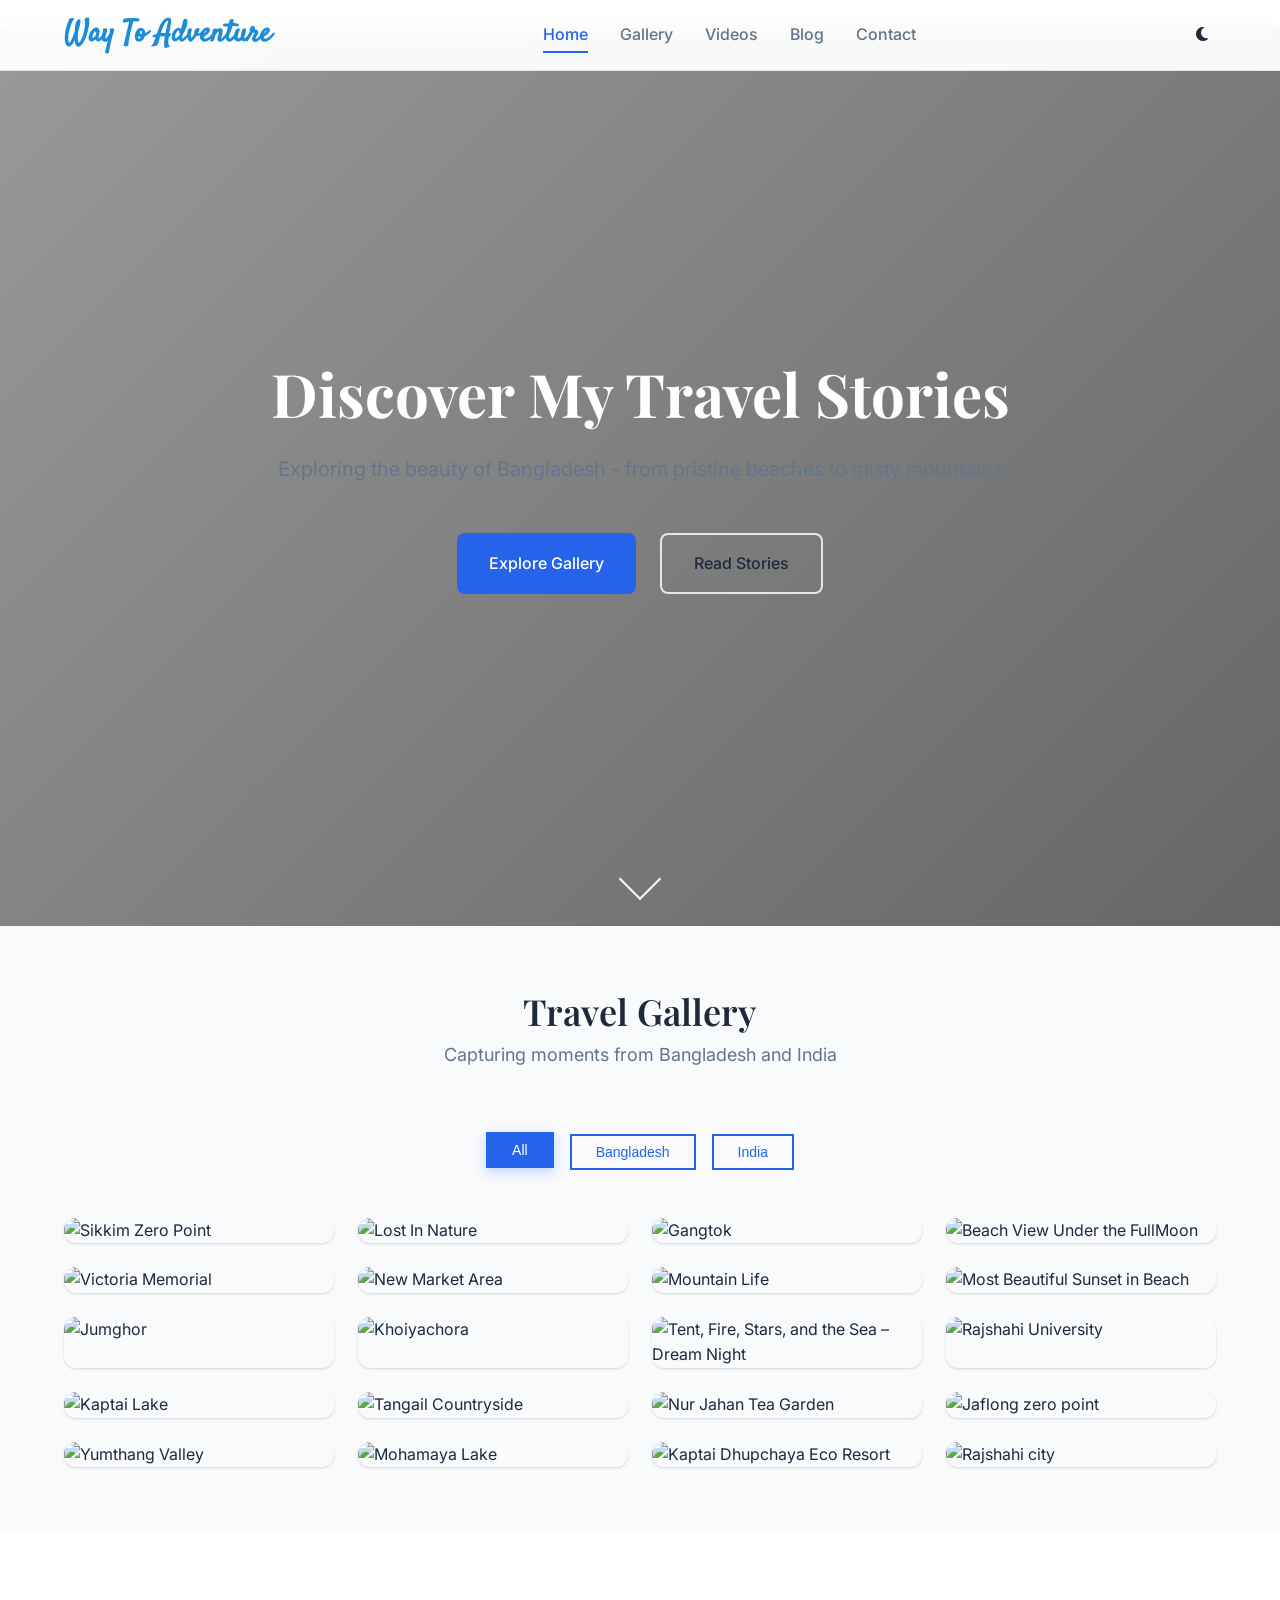
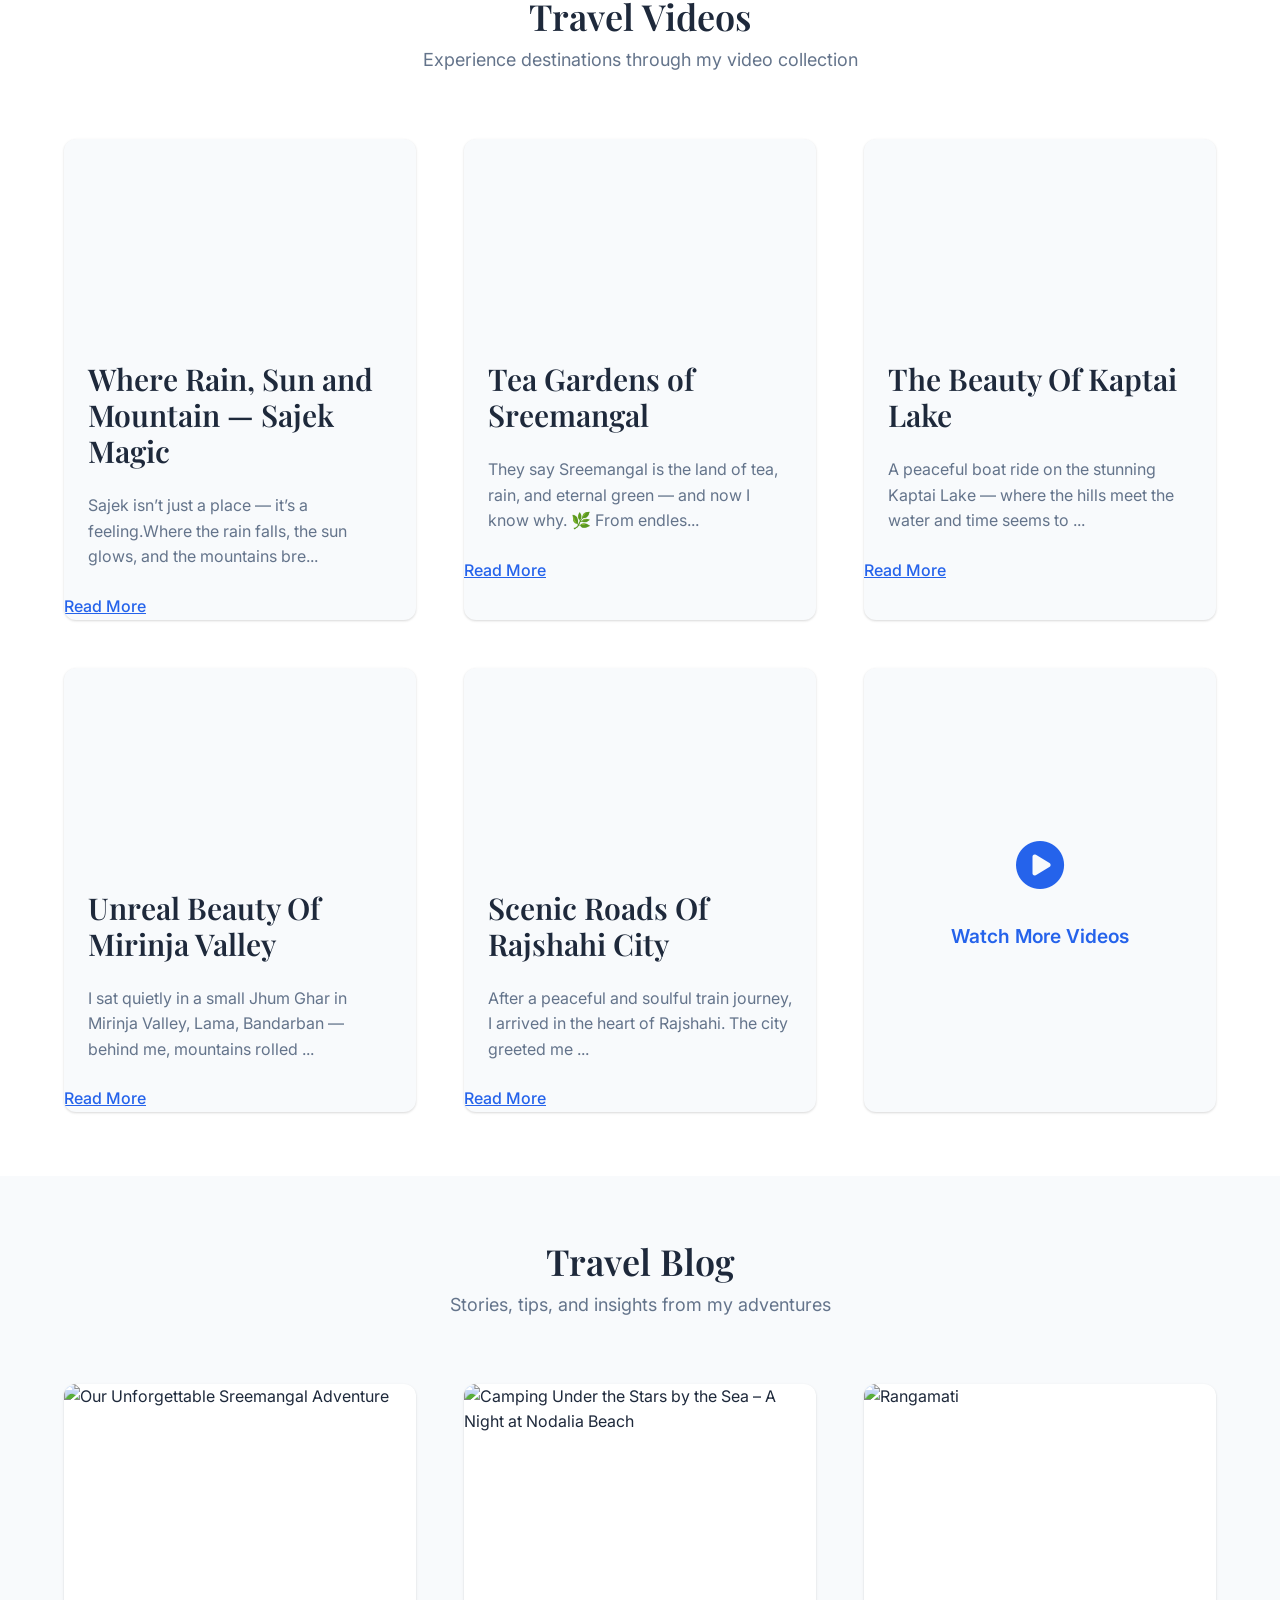
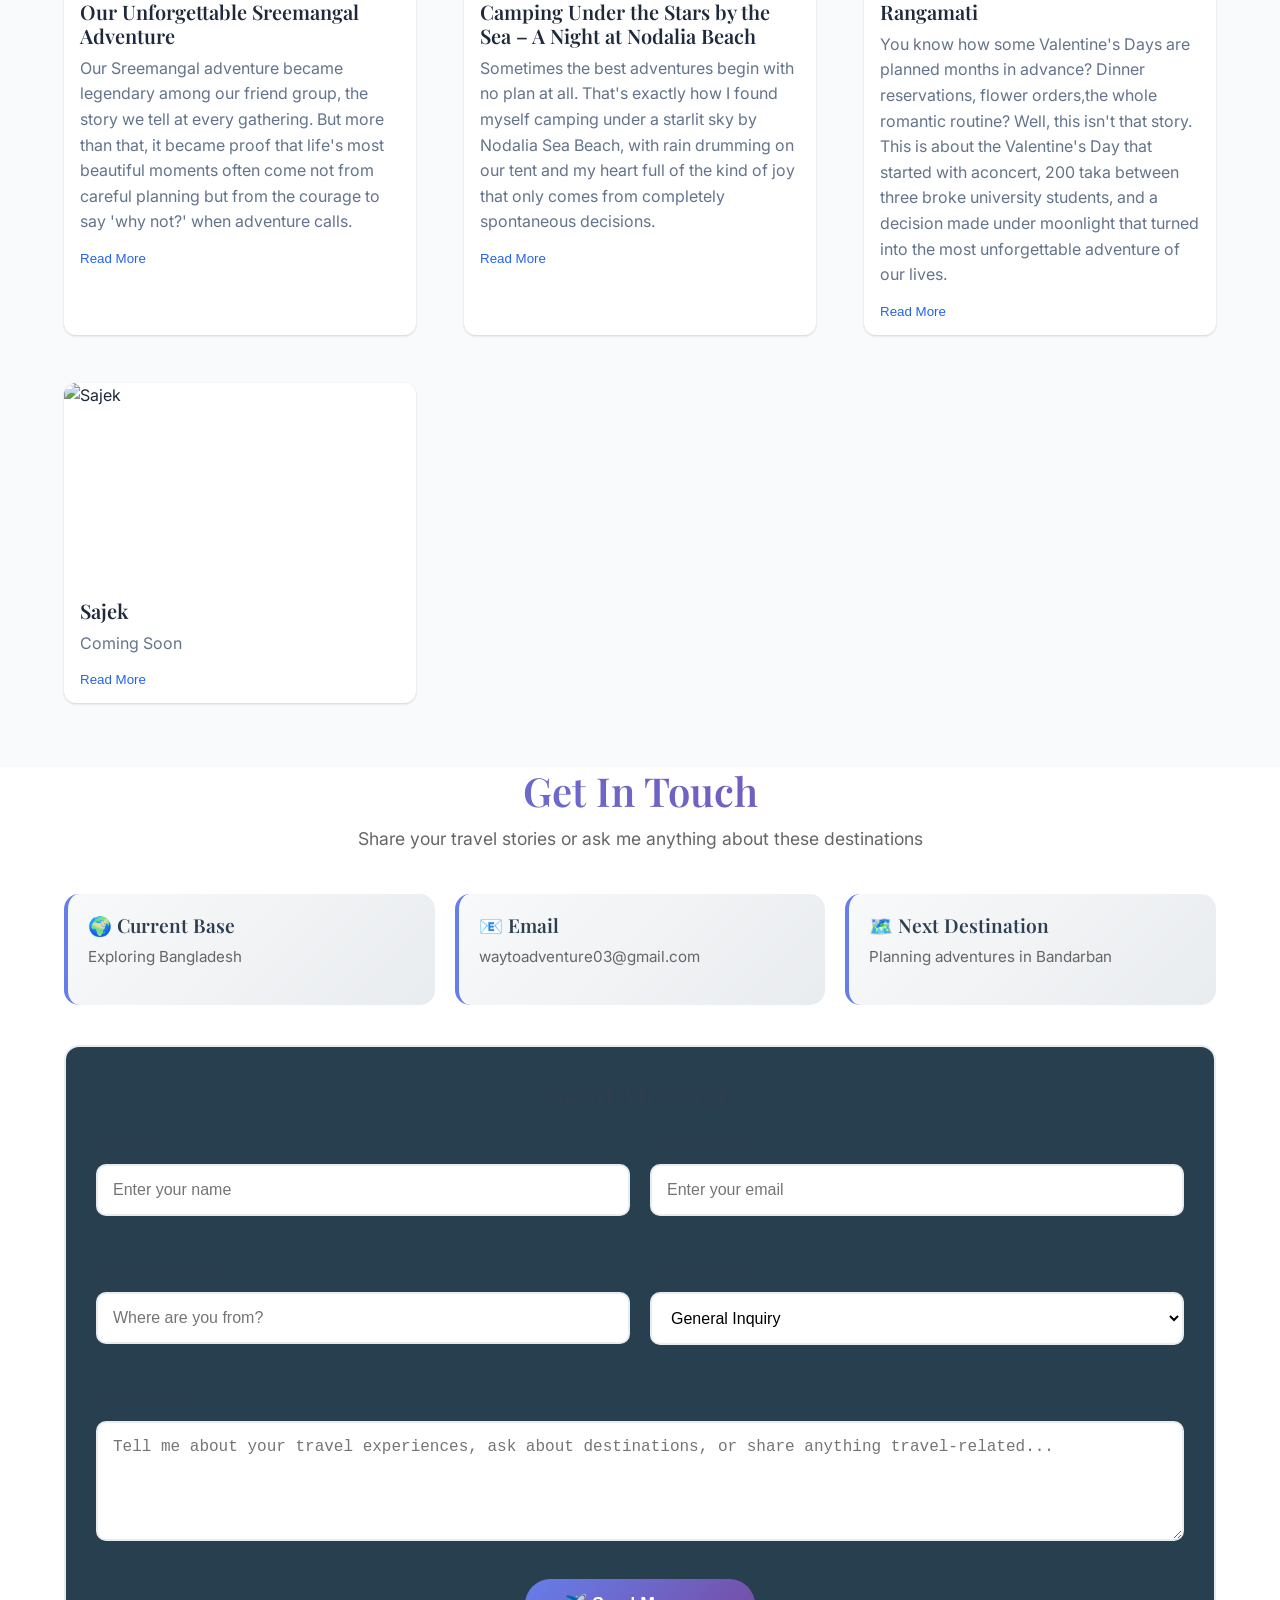
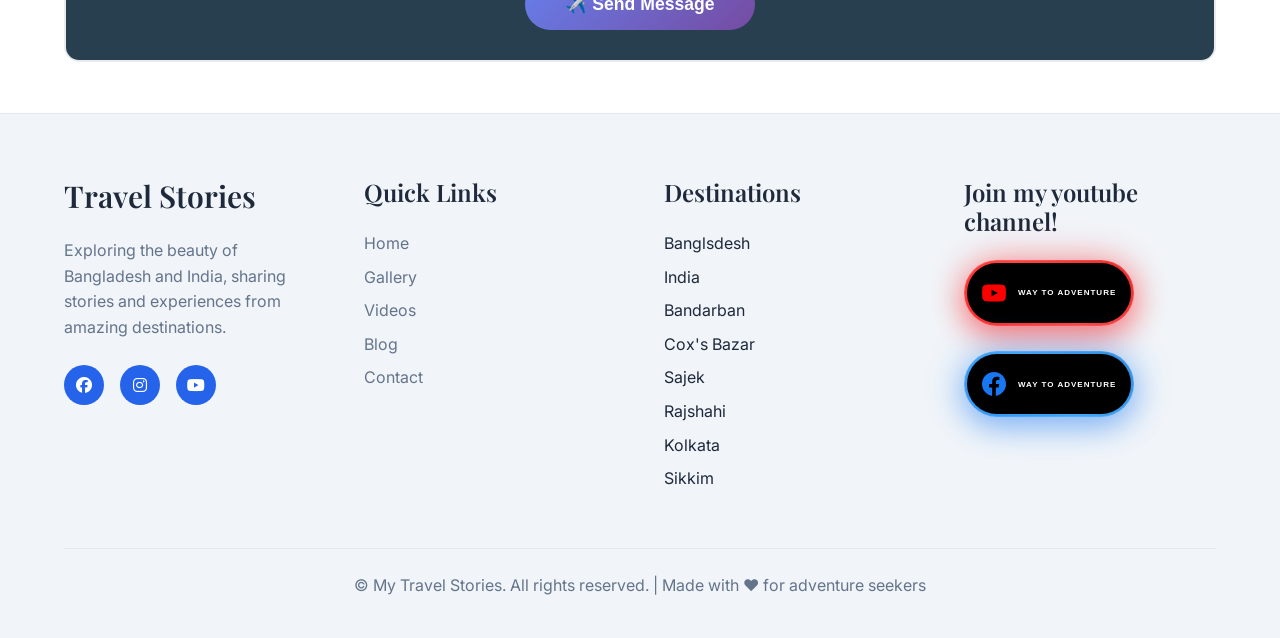
==== index.html @ f2072ada "first commit" ====
<!DOCTYPE html>
<html lang="en">
<head>
    <meta charset="UTF-8">
    <meta name="viewport" content="width=device-width, initial-scale=1.0">
    <title>Travel with - Way to Adventure</title>
    <meta name="description" content="Explore my travel adventures- Beacuse Every Journey Has a Story—Discover Mine.">
    <link rel="stylesheet" href="styles/main.css">
    <link rel="stylesheet" href="styles/components.css">
    <link rel="stylesheet" href="styles/responsive.css">
    <link rel="preconnect" href="https://fonts.googleapis.com">
    <link rel="preconnect" href="https://fonts.gstatic.com" crossorigin>
    <link href="https://fonts.googleapis.com/css2?family=Inter:wght@300;400;500;600;700&family=Playfair+Display:wght@400;500;600;700&display=swap" rel="stylesheet">
    <link rel="stylesheet" href="https://cdnjs.cloudflare.com/ajax/libs/font-awesome/6.4.0/css/all.min.css">
    <link rel="shortcut icon" href="Travels/logo/WTA.png" type="image/x-icon">
      . <link href="https://fonts.googleapis.com/css2?family=Satisfy&display=swap" rel="stylesheet">
  <style>
    .nav-logo a {
      font-family: 'Satisfy', cursive;
      font-size: 30px;
      color: #ffffff;
      text-decoration: none;
    }
    
    </style>
</head>
<body>
    <!-- Navigation -->
    <nav class="navbar" id="navbar">
        <div class="nav-container">
            <div class="nav-logo">
                <a href="#home" style="color:rgb(29, 140, 214);">Way To Adventure</a>
            </div>
            <div class="nav-menu" id="nav-menu">
                <a href="#home" class="nav-link">Home</a>
                <a href="#gallery" class="nav-link">Gallery</a>
                <a href="#videos" class="nav-link">Videos</a>
                <a href="#blog" class="nav-link">Blog</a>
                <a href="#contact" class="nav-link">Contact</a>
            </div>
            <div class="nav-toggle" id="nav-toggle">
                <span class="bar"></span>
                <span class="bar"></span>
                <span class="bar"></span>
            </div>
            <div class="theme-toggle" id="theme-toggle">
                <i class="fas fa-moon"></i>
            </div>
        </div>
    </nav>

    <!-- Hero Section -->
    <section id="home" class="hero">
        <div class="hero-background">
            <video autoplay muted loop class="hero-video">
                <source src="FOR WEB SITE BACKGROUND - Made with Clipchamp.mp4" type="video/mp4">
            </video>
            <div class="hero-overlay"></div>
        </div>
        <div class="hero-content">
            <h1 class="hero-title">Discover My Travel Stories</h1>
            <p class="hero-subtitle">Exploring the beauty of Bangladesh - from pristine beaches to misty mountains</p>
            <div class="hero-buttons">
                <a href="#gallery" class="btn btn-primary">Explore Gallery</a>
              
                <a href="#blog" class="btn btn-secondary">Read Stories</a>

            </div>
        </div>
        <div class="scroll-indicator">
            <div class="scroll-arrow"></div>
        </div>
    </section>

    <!-- Gallery Section -->
    <section id="gallery" class="gallery-section">
        <div class="container">
            <div class="section-header">
                <h2 class="section-title">Travel Gallery</h2>
                <p class="section-subtitle">Capturing moments from Bangladesh and India</p>
            </div>
            <div class="gallery-filters">
                <button class="filter-btn active" data-filter="all">All</button>
                <button class="filter-btn" data-filter="bangladesh">Bangladesh</button>
                <button class="filter-btn" data-filter="india">India</button>
              <!--   <button class="filter-btn" data-filter="coxs-bazar">Cox's Bazar</button>
                <button class="filter-btn" data-filter="sreemangal">Sreemangal</button>
                <button class="filter-btn" data-filter="sikkim">Sikkim</button>  -->
            </div>
            <div class="gallery-grid" id="gallery-grid">
                <!-- Images will be rendered by JavaScript -->
            </div>
        </div>
    </section>

    <!-- Lightbox Modal -->
    <div class="lightbox" id="lightbox">
        <div class="lightbox-content">
            <span class="lightbox-close" id="lightbox-close">&times;</span>
            <img class="lightbox-image" id="lightbox-image" src="" alt="">
            <div class="lightbox-caption" id="lightbox-caption"></div>
        </div>
    </div>

    <!-- Video Section -->
    <section id="videos" class="video-section">
        <div class="container">
            <div class="section-header">
                <h2 class="section-title">Travel Videos</h2>
                <p class="section-subtitle">Experience destinations through my video collection</p>
            </div>
            <div class="video-grid" id="video-grid">
                <!-- Videos will be rendered by JavaScript -->
            </div>
        </div>
    </section>

    

    <!-- Blog Section -->
    <section id="blog" class="blog-section">
        <div class="container">
            <div class="section-header">
                <h2 class="section-title">Travel Blog</h2>
                <p class="section-subtitle">Stories, tips, and insights from my adventures</p>
            </div>
            <div class="blog-grid" id="blog-grid">
                <!-- Blog posts will be populated by JavaScript -->
            </div>
        </div>
    </section>

    <!-- Contact Section -->
    <section id="contact" class="contact-section">
         <div class="container">
        <div class="header">
            <h1>Get In Touch</h1>
            <p>Share your travel stories or ask me anything about these destinations</p>
        </div>

        <div class="info-grid">
            <div class="info-card">
                <h3>🌍 Current Base</h3>
                <p>Exploring Bangladesh</p>
            </div>
            <div class="info-card">
                <h3>📧 Email</h3>
                <p>waytoadventure03@gmail.com</p>
            </div>
            <div class="info-card">
                <h3>🗺️ Next Destination</h3>
                <p>Planning adventures in Bandarban</p>
            </div>
        </div>

        <div class="form-section">
            <h2>Send Message</h2>
            
            <div class="success-message" id="successMessage">
                Thank you for your message! I'll get back to you soon.
            </div>
            
            <div class="error-message" id="errorMessage">
                Something went wrong. Please try again.
            </div>

            <form id="contactForm" action="https://api.web3forms.com/submit" method="POST">
                <!-- Replace with your Web3Forms access key -->
                <input type="hidden" name="access_key" value="21b119e0-0d24-4ad8-a2c1-8e10e9995bda">
                
                <!-- Optional: Customize subject -->
                <input type="hidden" name="subject" value="New Contact Form Submission - Way to Adventure">
                
                <!-- Optional: Redirect after submission -->
                <input type="hidden" name="redirect" value="https://web3forms.com/success">

                <div class="form-row">
                    <div class="form-group">
                        <label for="name">Full Name *</label>
                        <input type="text" id="name" name="name" placeholder="Enter your name" required>
                    </div>
                    <div class="form-group">
                        <label for="email">Email Address *</label>
                        <input type="email" id="email" name="email" placeholder="Enter your email" required>
                    </div>
                </div>

                <div class="form-row">
                    <div class="form-group">
                        <label for="country">Country/Location</label>
                        <input type="text" id="country" name="country" placeholder="Where are you from?">
                    </div>
                    <div class="form-group">
                        <label for="subject_type">Message Type</label>
                        <select id="subject_type" name="subject_type">
                            <option value="general">General Inquiry</option>
                            <option value="travel_story">Share Travel Story</option>
                            <option value="destination_question">Destination Question</option>
                            <option value="collaboration">Collaboration</option>
                            <option value="other">Other</option>
                        </select>
                    </div>
                </div>

                <div class="form-group full-width">
                    <label for="message">Your Message *</label>
                    <textarea id="message" name="message" placeholder="Tell me about your travel experiences, ask about destinations, or share anything travel-related..." required></textarea>
                </div>

                <button type="submit" class="submit-btn">
                    ✈️ Send Message
                </button>
            </form>
        </div>
    </div>
    </section>
    <br><br>


        </div>
    </div>
    <!-- Footer -->
    <footer class="footer">
        <div class="container">
            <div class="footer-content">
                <div class="footer-section">
                    <h3>Travel Stories</h3>
                    <p>Exploring the beauty of Bangladesh and India, sharing stories and experiences from amazing destinations.</p>
                    <div class="social-links">
                        <a href="https://www.facebook.com/waytoadventure03" aria-label="Facebook"><i class="fab fa-facebook"></i></a>
                        <a href="https://www.instagram.com/waytoadventureofficial/" aria-label="Instagram"><i class="fab fa-instagram"></i></a>
                     <!--    <a href="#" aria-label="Twitter"><i class="fab fa-twitter"></i></a> -->
                        <a href="https://www.youtube.com/@Waytoadventureofficial" aria-label="YouTube"><i class="fab fa-youtube"></i></a>
                       <!--   <a href="#" aria-label="Pinterest"><i class="fab fa-pinterest"></i></a> -->
                    </div>
                </div>
                <div class="footer-section">
                    <h4>Quick Links</h4>
                    <ul>
                        <li><a href="#home">Home</a></li>
                        <li><a href="#gallery">Gallery</a></li>
                        <li><a href="#videos">Videos</a></li>
                        <li><a href="#blog">Blog</a></li>
                        <li><a href="#contact">Contact</a></li>
                    </ul>
                </div>
                <div class="footer-section">
                    <h4>Destinations</h4>
                    <ul>
                        <li>Banglsdesh</li>
                        <li>India</li>
                        <li>Bandarban</li>
                        <li>Cox's Bazar</li>
                        <li>Sajek</li>
                        <li>Rajshahi</li>
                        <li>Kolkata</li>
                        <li>Sikkim</li>
                    </ul>
                </div>
                <div class="footer-section">
                    <h4>Join my youtube channel!</h4>
                     <button class="youtube-button">
                <a href="https://www.youtube.com/@Waytoadventureofficial" class="youtube-link" target="_blank">
            <svg class="youtube-icon" viewBox="0 0 24 24">
                <path d="M23.498 6.186a2.998 2.998 0 0 0-2.108-2.108c-1.86-.5-9.32-.5-9.32-.5s-7.46 0-9.32.5A2.998 2.998 0 0 0 .642 6.186C.142 8.046.142 12.002.142 12.002s0 3.956.5 5.816a2.998 2.998 0 0 0 2.108 2.108c1.86.5 9.32.5 9.32.5s7.46 0 9.32-.5a2.998 2.998 0 0 0 2.108-2.108c.5-1.86.5-5.816.5-5.816s0-3.956-.5-5.816zM9.545 15.568V8.436L15.818 12l-6.273 3.568z"/>
            </svg>
            <span>Way To Adventure</span>
        </a>
              </button>
              <br><br>
              <button class="facebook-button">
        <a href="https://www.facebook.com/WayToAdventure03" class="facebook-link" target="_blank">
            <svg class="facebook-icon" viewBox="0 0 24 24">
                <path d="M24 12.073c0-6.627-5.373-12-12-12s-12 5.373-12 12c0 5.99 4.388 10.954 10.125 11.854v-8.385H7.078v-3.47h3.047V9.43c0-3.007 1.792-4.669 4.533-4.669 1.312 0 2.686.235 2.686.235v2.953H15.83c-1.491 0-1.956.925-1.956 1.874v2.25h3.328l-.532 3.47h-2.796v8.385C19.612 23.027 24 18.062 24 12.073z"/>
            </svg>
            <span>Way To Adventure</span>
        </a>
    </button>
                    
                </div>
            </div>
            <div class="footer-bottom">
                <p>&copy; My Travel Stories. All rights reserved. | Made with ❤️ for adventure seekers</p>
            </div>
        </div>
    </footer>

    <script src="js/images.js"></script>
    <script src="js/videos.js"></script>
    <script src="js/main.js"></script>
    <script src="js/gallery.js"></script>
    <script src="js/blogs.js"></script>
    <script src="js/blog.js"></script>
    <script src="js/contact.js"></script>
</body>
</html>
---- styles/main.css ----
/* CSS Custom Properties for Theming */
:root {
    /* Light Theme Colors */
    --primary-color: #2563eb;
    --primary-hover: #1d4ed8;
    --secondary-color: #64748b;
    --accent-color: #f59e0b;
    --text-primary: #1e293b;
    --text-secondary: #64748b;
    --text-light: #94a3b8;
    --background-primary: #ffffff;
    --background-secondary: #f8fafc;
    --background-tertiary: #f1f5f9;
    --border-color: #e2e8f0;
    --shadow-light: 0 1px 3px 0 rgba(0, 0, 0, 0.1), 0 1px 2px 0 rgba(0, 0, 0, 0.06);
    --shadow-medium: 0 4px 6px -1px rgba(0, 0, 0, 0.1), 0 2px 4px -1px rgba(0, 0, 0, 0.06);
    --shadow-heavy: 0 20px 25px -5px rgba(0, 0, 0, 0.1), 0 10px 10px -5px rgba(0, 0, 0, 0.04);
    
    /* Typography */
    --font-primary: 'Inter', -apple-system, BlinkMacSystemFont, 'Segoe UI', Roboto, sans-serif;
    --font-heading: 'Playfair Display', Georgia, serif;
    --font-size-xs: 0.75rem;
    --font-size-sm: 0.875rem;
    --font-size-base: 1rem;
    --font-size-lg: 1.125rem;
    --font-size-xl: 1.25rem;
    --font-size-2xl: 1.5rem;
    --font-size-3xl: 1.875rem;
    --font-size-4xl: 2.25rem;
    --font-size-5xl: 3rem;
    --font-size-6xl: 3.75rem;
    
    /* Spacing */
    --spacing-xs: 0.25rem;
    --spacing-sm: 0.5rem;
    --spacing-md: 1rem;
    --spacing-lg: 1.5rem;
    --spacing-xl: 2rem;
    --spacing-2xl: 3rem;
    --spacing-3xl: 4rem;
    
    /* Border Radius */
    --radius-sm: 0.25rem;
    --radius-md: 0.5rem;
    --radius-lg: 0.75rem;
    --radius-xl: 1rem;
    
    /* Transitions */
    --transition-fast: 0.15s ease-in-out;
    --transition-normal: 0.3s ease-in-out;
    --transition-slow: 0.5s ease-in-out;
}

/* Dark Theme Colors */
[data-theme="dark"] {
    --primary-color: #3b82f6;
    --primary-hover: #2563eb;
    --text-primary: #f1f5f9;
    --text-secondary: #cbd5e1;
    --text-light: #94a3b8;
    --background-primary: #0f172a;
    --background-secondary: #1e293b;
    --background-tertiary: #334155;
    --border-color: #334155;
    --shadow-light: 0 1px 3px 0 rgba(0, 0, 0, 0.3), 0 1px 2px 0 rgba(0, 0, 0, 0.2);
    --shadow-medium: 0 4px 6px -1px rgba(0, 0, 0, 0.3), 0 2px 4px -1px rgba(0, 0, 0, 0.2);
    --shadow-heavy: 0 20px 25px -5px rgba(0, 0, 0, 0.3), 0 10px 10px -5px rgba(0, 0, 0, 0.2);
}

/* Reset and Base Styles */
* {
    margin: 0;
    padding: 0;
    box-sizing: border-box;
}

html {
    scroll-behavior: smooth;
    font-size: 16px;
}

body {
    font-family: var(--font-primary);
    line-height: 1.6;
    color: var(--text-primary);
    background-color: var(--background-primary);
    transition: background-color var(--transition-normal), color var(--transition-normal);
}

/* Typography */
h1, h2, h3, h4, h5, h6 {
    font-family: var(--font-heading);
    font-weight: 600;
    line-height: 1.2;
    margin-bottom: var(--spacing-md);
}

h1 { font-size: var(--font-size-5xl); }
h2 { font-size: var(--font-size-4xl); }
h3 { font-size: var(--font-size-3xl); }
h4 { font-size: var(--font-size-2xl); }
h5 { font-size: var(--font-size-xl); }
h6 { font-size: var(--font-size-lg); }

p {
    margin-bottom: var(--spacing-md);
    color: var(--text-secondary);
}

a {
    color: var(--primary-color);
    text-decoration: none;
    transition: color var(--transition-fast);
}

a:hover {
    color: var(--primary-hover);
}

/* Container */
.container {
    max-width: 1200px;
    margin: 0 auto;
    padding: 0 var(--spacing-lg);
}

/* Buttons */
.btn {
    display: inline-flex;
    align-items: center;
    justify-content: center;
    padding: var(--spacing-md) var(--spacing-xl);
    border: none;
    border-radius: var(--radius-md);
    font-family: var(--font-primary);
    font-size: var(--font-size-base);
    font-weight: 500;
    text-decoration: none;
    cursor: pointer;
    transition: all var(--transition-fast);
    white-space: nowrap;
}

.btn-primary {
    background-color: var(--primary-color);
    color: white;
}

.btn-primary:hover {
    background-color: var(--primary-hover);
    transform: translateY(-2px);
    box-shadow: var(--shadow-medium);
}

.btn-secondary {
    background-color: transparent;
    color: var(--text-primary);
    border: 2px solid var(--border-color);
}

.btn-secondary:hover {
    background-color: var(--background-secondary);
    border-color: var(--primary-color);
    color: var(--primary-color);
}

/* Section Headers */
.section-header {
    text-align: center;
    margin-bottom: var(--spacing-3xl);
}

.section-title {
    color: var(--text-primary);
    margin-bottom: var(--spacing-sm);
}

.section-subtitle {
    color: var(--text-secondary);
    font-size: var(--font-size-lg);
    max-width: 600px;
    margin: 0 auto;
}

/* Utility Classes */
.text-center { text-align: center; }
.text-left { text-align: left; }
.text-right { text-align: right; }

.mb-xs { margin-bottom: var(--spacing-xs); }
.mb-sm { margin-bottom: var(--spacing-sm); }
.mb-md { margin-bottom: var(--spacing-md); }
.mb-lg { margin-bottom: var(--spacing-lg); }
.mb-xl { margin-bottom: var(--spacing-xl); }
.mb-2xl { margin-bottom: var(--spacing-2xl); }

.mt-xs { margin-top: var(--spacing-xs); }
.mt-sm { margin-top: var(--spacing-sm); }
.mt-md { margin-top: var(--spacing-md); }
.mt-lg { margin-top: var(--spacing-lg); }
.mt-xl { margin-top: var(--spacing-xl); }
.mt-2xl { margin-top: var(--spacing-2xl); }

.p-xs { padding: var(--spacing-xs); }
.p-sm { padding: var(--spacing-sm); }
.p-md { padding: var(--spacing-md); }
.p-lg { padding: var(--spacing-lg); }
.p-xl { padding: var(--spacing-xl); }
.p-2xl { padding: var(--spacing-2xl); }

/* Animations */
@keyframes fadeInUp {
    from {
        opacity: 0;
        transform: translateY(30px);
    }
    to {
        opacity: 1;
        transform: translateY(0);
    }
}

@keyframes fadeIn {
    from {
        opacity: 0;
    }
    to {
        opacity: 1;
    }
}

@keyframes slideInLeft {
    from {
        opacity: 0;
        transform: translateX(-30px);
    }
    to {
        opacity: 1;
        transform: translateX(0);
    }
}

@keyframes slideInRight {
    from {
        opacity: 0;
        transform: translateX(30px);
    }
    to {
        opacity: 1;
        transform: translateX(0);
    }
}

.animate-fade-in-up {
    animation: fadeInUp 0.6s ease-out;
}

.animate-fade-in {
    animation: fadeIn 0.6s ease-out;
}

.animate-slide-in-left {
    animation: slideInLeft 0.6s ease-out;
}

.animate-slide-in-right {
    animation: slideInRight 0.6s ease-out;
}

/* Scrollbar Styling */
::-webkit-scrollbar {
    width: 8px;
}

::-webkit-scrollbar-track {
    background: var(--background-secondary);
}

::-webkit-scrollbar-thumb {
    background: var(--border-color);
    border-radius: var(--radius-sm);
}

::-webkit-scrollbar-thumb:hover {
    background: var(--text-light);
}

/* Focus Styles for Accessibility */
*:focus {
    outline: 2px solid var(--primary-color);
    outline-offset: 2px;
}

/* Selection Styling */
::selection {
    background-color: var(--primary-color);
    color: white;
}

::-moz-selection {
    background-color: var(--primary-color);
    color: white;
} 

        .youtube-button {
            position: relative;
            background: linear-gradient(45deg, #ff0000, #ff4444, #cc0000, #ff6666);
            background-size: 400% 400%;
            border: none;
            border-radius: 50px;
            padding: 3px;
            cursor: pointer;
            overflow: hidden;
            transition: all 0.4s cubic-bezier(0.4, 0, 0.2, 1);
            box-shadow: 
                0 10px 30px rgba(255, 0, 0, 0.4),
                0 0 0 1px rgba(255, 255, 255, 0.1) inset,
                0 0 40px rgba(255, 0, 0, 0.3);
            animation: gradientFlow 6s ease infinite;
        }

        .youtube-button::before {
            content: '';
            position: absolute;
            top: -2px;
            left: -2px;
            right: -2px;
            bottom: -2px;
            background: linear-gradient(45deg, #ff0000, #ff4444, #cc0000, #ff6666);
            border-radius: 50px;
            z-index: -1;
            filter: blur(15px);
            opacity: 0;
            transition: opacity 0.4s ease;
        }

        .youtube-button::after {
            content: '';
            position: absolute;
            top: 0;
            left: -100%;
            width: 100%;
            height: 100%;
            background: linear-gradient(90deg, transparent, rgba(255, 255, 255, 0.4), transparent);
            transition: left 0.6s ease;
        }

        .youtube-button:hover::before {
            opacity: 1;
        }

        .youtube-button:hover::after {
            left: 100%;
        }

        .youtube-button:hover {
            transform: translateY(-5px) scale(1.05);
            box-shadow: 
                0 20px 40px rgba(255, 0, 0, 0.6),
                0 0 0 2px rgba(255, 255, 255, 0.2) inset,
                0 0 60px rgba(255, 0, 0, 0.4);
        }

        .youtube-button:active {
            transform: translateY(-2px) scale(1.02);
            transition: all 0.1s ease;
        }

        .youtube-link {
            display: flex;
            align-items: center;
            justify-content: center;
            gap: 12px;
            background: #000;
            color: white;
            text-decoration: none;
            padding: 18px 15px;
            border-radius: 47px;
            font-size: 8px;
            font-weight: 700;
            text-transform: uppercase;
            letter-spacing: 1px;
            transition: all 0.3s ease;
            position: relative;
            overflow: hidden;
        }

        .youtube-link::before {
            content: '';
            position: absolute;
            top: 0;
            left: 0;
            width: 100%;
            height: 100%;
            background: linear-gradient(45deg, #ff0000, #ff4444);
            opacity: 0;
            transition: opacity 0.3s ease;
        }

        .youtube-button:hover .youtube-link::before {
            opacity: 0.1;
        }

        .youtube-link span {
            position: relative;
            z-index: 2;
            transition: all 0.3s ease;
        }

        .youtube-button:hover .youtube-link span {
            text-shadow: 0 0 20px rgba(255, 255, 255, 0.8);
        }

        .youtube-icon {
            position: relative;
            z-index: 2;
            width: 24px;
            height: 24px;
            fill: #ff0000;
            transition: all 0.3s ease;
        }

        .youtube-button:hover .youtube-icon {
            fill: #ffffff;
            filter: drop-shadow(0 0 10px rgba(255, 0, 0, 0.8));
        }

        @keyframes gradientFlow {
            0% { background-position: 0% 50%; }
            50% { background-position: 100% 50%; }
            100% { background-position: 0% 50%; }
        }

        .ripple {
            position: absolute;
            border-radius: 50%;
            background: rgba(255, 255, 255, 0.4);
            transform: scale(0);
            animation: rippleEffect 0.8s ease-out;
            pointer-events: none;
        }

        @keyframes rippleEffect {
            to {
                transform: scale(3);
                opacity: 0;
            }
        }

        @media (max-width: 768px) {
            .youtube-link {
                font-size: 16px;
                padding: 16px 30px;
            }
            
            .youtube-icon {
                width: 20px;
                height: 20px;
            }
        }

        
        .facebook-button {
            position: relative;
            background: linear-gradient(45deg, #1877f2, #42a5f5, #1565c0, #64b5f6);
            background-size: 400% 400%;
            border: none;
            border-radius: 50px;
            padding: 3px;
            cursor: pointer;
            overflow: hidden;
            transition: all 0.4s cubic-bezier(0.4, 0, 0.2, 1);
            box-shadow: 
                0 10px 30px rgba(24, 119, 242, 0.4),
                0 0 0 1px rgba(255, 255, 255, 0.1) inset,
                0 0 40px rgba(24, 119, 242, 0.3);
            animation: gradientFlow 6s ease infinite;
        }

        .facebook-button::before {
            content: '';
            position: absolute;
            top: -2px;
            left: -2px;
            right: -2px;
            bottom: -2px;
            background: linear-gradient(45deg, #1877f2, #42a5f5, #1565c0, #64b5f6);
            border-radius: 50px;
            z-index: -1;
            filter: blur(15px);
            opacity: 0;
            transition: opacity 0.4s ease;
        }

        .facebook-button::after {
            content: '';
            position: absolute;
            top: 0;
            left: -100%;
            width: 100%;
            height: 100%;
            background: linear-gradient(90deg, transparent, rgba(255, 255, 255, 0.4), transparent);
            transition: left 0.6s ease;
        }

        .facebook-button:hover::before {
            opacity: 1;
        }

        .facebook-button:hover::after {
            left: 100%;
        }

        .facebook-button:hover {
            transform: translateY(-5px) scale(1.05);
            box-shadow: 
                0 20px 40px rgba(24, 119, 242, 0.6),
                0 0 0 2px rgba(255, 255, 255, 0.2) inset,
                0 0 60px rgba(24, 119, 242, 0.4);
        }

        .facebook-button:active {
            transform: translateY(-2px) scale(1.02);
            transition: all 0.1s ease;
        }

        .facebook-link {
            display: flex;
            align-items: center;
            justify-content: center;
            gap: 12px;
            background: #000;
            color: white;
            text-decoration: none;
             padding: 18px 15px;
            border-radius: 47px;
            font-size: 8px;
            font-weight: 700;
            text-transform: uppercase;
            letter-spacing: 1px;
            transition: all 0.3s ease;
            position: relative;
            overflow: hidden;
        }

        .facebook-link::before {
            content: '';
            position: absolute;
            top: 0;
            left: 0;
            width: 100%;
            height: 100%;
            background: linear-gradient(45deg, #1877f2, #42a5f5);
            opacity: 0;
            transition: opacity 0.3s ease;
        }

        .facebook-button:hover .facebook-link::before {
            opacity: 0.1;
        }

        .facebook-link span {
            position: relative;
            z-index: 2;
            transition: all 0.3s ease;
        }

        .facebook-button:hover .facebook-link span {
            text-shadow: 0 0 20px rgba(255, 255, 255, 0.8);
        }

        .facebook-icon {
            position: relative;
            z-index: 2;
            width: 24px;
            height: 24px;
            fill: #1877f2;
            transition: all 0.3s ease;
        }

        .facebook-button:hover .facebook-icon {
            fill: #ffffff;
            filter: drop-shadow(0 0 10px rgba(24, 119, 242, 0.8));
        }

        @keyframes gradientFlow {
            0% { background-position: 0% 50%; }
            50% { background-position: 100% 50%; }
            100% { background-position: 0% 50%; }
        }

        .ripple {
            position: absolute;
            border-radius: 50%;
            background: rgba(255, 255, 255, 0.4);
            transform: scale(0);
            animation: rippleEffect 0.8s ease-out;
            pointer-events: none;
        }

        @keyframes rippleEffect {
            to {
                transform: scale(3);
                opacity: 0;
            }
        }

        @media (max-width: 768px) {
            .facebook-link {
                font-size: 16px;
                padding: 16px 30px;
            }
            
            .facebook-icon {
                width: 20px;
                height: 20px;
            }
        }
---- styles/components.css ----
/* Navigation Styles */
.navbar {
    position: fixed;
    top: 0;
    left: 0;
    right: 0;
    background-color: rgba(255, 255, 255, 0.95);
    backdrop-filter: blur(10px);
    border-bottom: 1px solid var(--border-color);
    z-index: 1000;
    transition: all var(--transition-normal);
}

[data-theme="dark"] .navbar {
    background-color: rgba(15, 23, 42, 0.95);
}

.nav-container {
    max-width: 1200px;
    margin: 0 auto;
    padding: 0 var(--spacing-lg);
    display: flex;
    align-items: center;
    justify-content: space-between;
    height: 70px;
}

.nav-logo a {
    font-family: 'Great Vibes', cursive;

    font-size: var(--font-size-2xl);
    font-weight: 700;
    color: var(--text-primary);
    text-decoration: none;
}

.nav-menu {
    display: flex;
    gap: var(--spacing-xl);
}

.nav-link {
    color: var(--text-secondary);
    font-weight: 500;
    text-decoration: none;
    transition: color var(--transition-fast);
    position: relative;
}

.nav-link:hover,
.nav-link.active {
    color: var(--primary-color);
}

.nav-link::after {
    content: '';
    position: absolute;
    bottom: -5px;
    left: 0;
    width: 0;
    height: 2px;
    background-color: var(--primary-color);
    transition: width var(--transition-fast);
}

.nav-link:hover::after,
.nav-link.active::after {
    width: 100%;
}

.nav-toggle {
    display: none;
    flex-direction: column;
    cursor: pointer;
    gap: 4px;
}

.bar {
    width: 25px;
    height: 3px;
    background-color: var(--text-primary);
    transition: all var(--transition-fast);
}

.theme-toggle {
    cursor: pointer;
    padding: var(--spacing-sm);
    border-radius: var(--radius-md);
    transition: background-color var(--transition-fast);
}

.theme-toggle:hover {
    background-color: var(--background-secondary);
}

/* Hero Section */
.hero {
    position: relative;
    height: 100vh;
    display: flex;
    align-items: center;
    justify-content: center;
    overflow: hidden;
}

.hero-background {
    position: absolute;
    top: 0;
    left: 0;
    width: 100%;
    height: 100%;
    z-index: -1;
}

.hero-video {
    width: 100%;
    height: 100%;
    object-fit: cover;
}

.hero-overlay {
    position: absolute;
    top: 0;
    left: 0;
    width: 100%;
    height: 100%;
    background: linear-gradient(135deg, rgba(0, 0, 0, 0.4) 0%, rgba(0, 0, 0, 0.6) 100%);
}

.hero-content {
    text-align: center;
    color: white;
    z-index: 2;
    max-width: 800px;
    padding: 0 var(--spacing-lg);
}

.hero-title {
    font-size: var(--font-size-6xl);
    font-weight: 700;
    margin-bottom: var(--spacing-lg);
    animation: fadeInUp 1s ease-out;
}

.hero-subtitle {
    font-size: var(--font-size-xl);
    margin-bottom: var(--spacing-2xl);
    opacity: 0.9;
    animation: fadeInUp 1s ease-out 0.2s both;
}

.hero-buttons {
    display: flex;
    gap: var(--spacing-lg);
    justify-content: center;
    flex-wrap: wrap;
    animation: fadeInUp 1s ease-out 0.4s both;
}

.scroll-indicator {
    position: absolute;
    bottom: var(--spacing-xl);
    left: 50%;
    transform: translateX(-50%);
    animation: bounce 2s infinite;
}

.scroll-arrow {
    width: 30px;
    height: 30px;
    border: 2px solid white;
    border-top: none;
    border-left: none;
    transform: rotate(45deg);
}

@keyframes bounce {
    0%, 20%, 50%, 80%, 100% {
        transform: translateX(-50%) translateY(0);
    }
    40% {
        transform: translateX(-50%) translateY(-10px);
    }
    60% {
        transform: translateX(-50%) translateY(-5px);
    }
}

/* Gallery Section */
.gallery-section {
    padding: var(--spacing-3xl) 0;
    background-color: var(--background-secondary);
}

.gallery-filters {
    display: flex;
    justify-content: center;
    gap: var(--spacing-md);
    margin-bottom: var(--spacing-2xl);
    flex-wrap: wrap;
}

.filter-btn {
    padding: var(--spacing-sm) var(--spacing-lg);
    border: 2px solid var(--primary-color);
    background: transparent;
    color: var(--primary-color);
    border-radius: var(--radius-full);
    font-weight: 500;
    cursor: pointer;
    transition: all var(--transition-fast);
    font-size: var(--font-size-sm);
}

.filter-btn:hover,
.filter-btn.active {
    background-color: var(--primary-color);
    color: white;
    transform: translateY(-2px);
    box-shadow: 0 4px 12px rgba(59, 130, 246, 0.3);
}

.gallery-grid {
    display: grid;
    grid-template-columns: repeat(auto-fit, minmax(300px, 1fr));
    gap: var(--spacing-lg);
    margin-top: var(--spacing-2xl);
}

.gallery-item {
    position: relative;
    border-radius: var(--radius-lg);
    overflow: hidden;
    box-shadow: var(--shadow-light);
    transition: all var(--transition-normal);
    cursor: pointer;
}

.gallery-item:hover {
    transform: translateY(-5px);
    box-shadow: var(--shadow-heavy);
}

.gallery-item img {
    width: 100%;
    height: 300px;
    object-fit: cover;
    transition: transform var(--transition-normal);
}

@media (max-width: 991.98px) {
  .gallery-item img {
    height: 200px;
  }
}

@media (max-width: 575.98px) {
  .gallery-item img {
    height: 150px;
  }
}

.gallery-item:hover img {
    transform: scale(1.05);
}

.gallery-overlay {
    position: absolute;
    bottom: 0;
    left: 0;
    right: 0;
    background: linear-gradient(transparent, rgba(0, 0, 0, 0.8));
    color: white;
    padding: var(--spacing-lg);
    transform: translateY(100%);
    transition: transform var(--transition-normal);
}

.gallery-item:hover .gallery-overlay {
    transform: translateY(0);
}

.gallery-info h3 {
    font-size: var(--font-size-lg);
    font-weight: 600;
    margin-bottom: var(--spacing-xs);
}

.gallery-info p {
    font-size: var(--font-size-sm);
    opacity: 0.8;
    margin-bottom: 0;
}

/* Lightbox */
.lightbox {
    display: none;
    position: fixed;
    top: 0;
    left: 0;
    width: 100%;
    height: 100%;
    background-color: rgba(0, 0, 0, 0.9);
    z-index: 2000;
    align-items: center;
    justify-content: center;
}

.lightbox.active {
    display: flex;
}

.lightbox-content {
    position: relative;
    max-width: 800px;
    max-height: 600px;
    width: 90%;
    height: 90%;
}

.lightbox-image {
    width: 100%;
    height: 100%;
    object-fit: contain;
    border-radius: var(--radius-md);
}

.lightbox-close {
    position: absolute;
    top: -40px;
    right: 0;
    color: white;
    font-size: 2rem;
    cursor: pointer;
    background: none;
    border: none;
}

.lightbox-caption {
    position: absolute;
    bottom: -40px;
    left: 0;
    color: white;
    text-align: center;
    width: 100%;
}

/* Video Section */
.video-section {
    padding: var(--spacing-3xl) 0;
    background-color: var(--background-primary);
}

.video-grid {
    display: grid;
    grid-template-columns: repeat(auto-fit, minmax(350px, 1fr));
    gap: var(--spacing-2xl);
    margin-top: var(--spacing-2xl);
}

.video-item {
    background-color: var(--background-secondary);
    border-radius: var(--radius-lg);
    overflow: hidden;
    box-shadow: var(--shadow-light);
    transition: transform var(--transition-normal);
}

.video-item:hover {
    transform: translateY(-5px);
    box-shadow: var(--shadow-medium);
}

.video-container {
    position: relative;
    width: 100%;
    height: 0;
    padding-bottom: 56.25%; /* 16:9 aspect ratio */
}

.video-container iframe {
    position: absolute;
    top: 0;
    left: 0;
    width: 100%;
    height: 100%;
    border: none;
}

.video-item h3 {
    padding: var(--spacing-lg);
    margin-bottom: 0;
    color: var(--text-primary);
}

.video-item p {
    padding: 0 var(--spacing-lg) var(--spacing-lg);
    margin-bottom: 0;
    color: var(--text-secondary);
}

/* Blog Section */
.blog-section {
    padding: var(--spacing-3xl) 0;
    background-color: var(--background-secondary);
}

.blog-grid {
    display: grid;
    grid-template-columns: repeat(auto-fit, minmax(350px, 1fr));
    gap: var(--spacing-2xl);
    margin-top: var(--spacing-2xl);
}

.blog-card {
    background-color: var(--background-primary);
    border-radius: var(--radius-lg);
    overflow: hidden;
    box-shadow: var(--shadow-light);
    transition: all var(--transition-normal);
}

.blog-card:hover {
    transform: translateY(-5px);
    box-shadow: var(--shadow-medium);
}

.blog-image {
    width: 100%;
    height: 200px;
    object-fit: cover;
}

.blog-content {
    padding: var(--spacing-lg);
}

.blog-meta {
    display: flex;
    align-items: center;
    gap: var(--spacing-md);
    margin-bottom: var(--spacing-md);
    font-size: var(--font-size-sm);
    color: var(--text-light);
}

.blog-date {
    display: flex;
    align-items: center;
    gap: var(--spacing-xs);
}

.blog-category {
    background-color: var(--primary-color);
    color: white;
    padding: var(--spacing-xs) var(--spacing-sm);
    border-radius: var(--radius-sm);
    font-size: var(--font-size-xs);
    font-weight: 500;
}

.blog-title {
    font-size: var(--font-size-xl);
    margin-bottom: var(--spacing-sm);
    color: var(--text-primary);
}

.blog-excerpt {
    color: var(--text-secondary);
    margin-bottom: var(--spacing-lg);
    line-height: 1.6;
}

.blog-link {
    color: var(--primary-color);
    font-weight: 500;
    text-decoration: none;
    display: inline-flex;
    align-items: center;
    gap: var(--spacing-xs);
    transition: gap var(--transition-fast);
}

.blog-link:hover {
    gap: var(--spacing-sm);
}

/* Contact Section */

        @keyframes slideUp {
            from {
                opacity: 0;
                transform: translateY(30px);
            }
            to {
                opacity: 1;
                transform: translateY(0);
            }
        }

        .header {
            text-align: center;
            margin-bottom: 40px;
        }

        .header h1 {
            color: #2c3e50;
            font-size: 2.5em;
            margin-bottom: 10px;
            background: linear-gradient(45deg, #667eea, #764ba2);
            -webkit-background-clip: text;
            -webkit-text-fill-color: transparent;
            background-clip: text;
        }

        .header p {
            color: #666;
            font-size: 1.1em;
            margin-bottom: 20px;
        }

        .info-grid {
            display: grid;
            grid-template-columns: repeat(auto-fit, minmax(250px, 1fr));
            gap: 20px;
            margin-bottom: 40px;
        }

        .info-card {
            background: linear-gradient(135deg, #f8f9fa 0%, #e9ecef 100%);
            padding: 20px;
            border-radius: 15px;
            border-left: 4px solid #667eea;
            transition: transform 0.3s ease, box-shadow 0.3s ease;
        }

        .info-card:hover {
            transform: translateY(-5px);
            box-shadow: 0 10px 25px rgba(0, 0, 0, 0.1);
        }

        .info-card h3 {
            color: #2c3e50;
            margin-bottom: 8px;
            font-size: 1.2em;
        }

        .info-card p {
            color: #666;
            font-size: 0.95em;
        }

        .form-section {
            background: #273F4F;
            padding: 30px;
            border-radius: 15px;
            border: 2px solid #e9ecef;
        }

        .form-section h2 {
            color: #2c3e50;
            margin-bottom: 20px;
            text-align: center;
            font-size: 1.8em;
        }

        .form-row {
            display: grid;
            grid-template-columns: 1fr 1fr;
            gap: 20px;
            margin-bottom: 20px;
        }

        .form-group {
            position: relative;
        }

        .form-group.full-width {
            grid-column: 1 / -1;
        }

        .form-group label {
            display: block;
            margin-bottom: 8px;
            color: #2c3e50;
            font-weight: 600;
            font-size: 0.95em;
        }

        .form-group input,
        .form-group select,
        .form-group textarea {
            width: 100%;
            padding: 15px;
            border: 2px solid #e9ecef;
            border-radius: 10px;
            font-size: 1em;
            transition: all 0.3s ease;
            background: white;
        }

        .form-group input:focus,
        .form-group select:focus,
        .form-group textarea:focus {
            outline: none;
            border-color: #667eea;
            box-shadow: 0 0 0 3px rgba(102, 126, 234, 0.1);
            transform: translateY(-1px);
        }

        .form-group textarea {
            resize: vertical;
            min-height: 120px;
        }

        .submit-btn {
            background: linear-gradient(135deg, #667eea 0%, #764ba2 100%);
            color: white;
            padding: 15px 40px;
            border: none;
            border-radius: 50px;
            font-size: 1.1em;
            font-weight: 600;
            cursor: pointer;
            transition: all 0.3s ease;
            display: block;
            margin: 30px auto 0;
            min-width: 200px;
        }

        .submit-btn:hover {
            transform: translateY(-2px);
            box-shadow: 0 10px 25px rgba(102, 126, 234, 0.3);
        }

        .submit-btn:active {
            transform: translateY(0);
        }

        .icon {
            display: inline-block;
            width: 20px;
            height: 20px;
            margin-right: 8px;
            vertical-align: middle;
        }

        @media (max-width: 768px) {
            .container {
                padding: 20px;
            }

            .form-row {
                grid-template-columns: 1fr;
            }

            .header h1 {
                font-size: 2em;
            }
        }

        .success-message {
            background: #d4edda;
            color: #155724;
            padding: 15px;
            border-radius: 10px;
            margin-bottom: 20px;
            display: none;
        }

        .error-message {
            background: #edffe4;
            color: #222332;
            padding: 15px;
            border-radius: 10px;
            margin-bottom: 20px;
            display: none;
        }
/* Footer */
.footer {
    background-color: var(--background-tertiary);
    padding: var(--spacing-3xl) 0 var(--spacing-lg);
    border-top: 1px solid var(--border-color);
}

.footer-content {
    display: grid;
    grid-template-columns: repeat(auto-fit, minmax(250px, 1fr));
    gap: var(--spacing-2xl);
    margin-bottom: var(--spacing-2xl);
}

.footer-section h3,
.footer-section h4 {
    color: var(--text-primary);
    margin-bottom: var(--spacing-lg);
}

.footer-section p {
    color: var(--text-secondary);
    margin-bottom: var(--spacing-lg);
}

.footer-section ul {
    list-style: none;
}

.footer-section ul li {
    margin-bottom: var(--spacing-sm);
}

.footer-section ul li a {
    color: var(--text-secondary);
    transition: color var(--transition-fast);
}

.footer-section ul li a:hover {
    color: var(--primary-color);
}

.social-links {
    display: flex;
    gap: var(--spacing-md);
}

.social-links a {
    display: flex;
    align-items: center;
    justify-content: center;
    width: 40px;
    height: 40px;
    background-color: var(--primary-color);
    color: white;
    border-radius: 50%;
    transition: all var(--transition-fast);
}

.social-links a:hover {
    background-color: var(--primary-hover);
    transform: translateY(-2px);
}

.newsletter-form {
    display: flex;
    gap: var(--spacing-sm);
    margin-top: var(--spacing-md);
}

.newsletter-form input {
    flex: 1;
    padding: var(--spacing-md);
    border: 1px solid var(--border-color);
    border-radius: var(--radius-md);
    background-color: var(--background-primary);
    color: var(--text-primary);
}

.newsletter-form input:focus {
    outline: none;
    border-color: var(--primary-color);
}

.footer-bottom {
    text-align: center;
    padding-top: var(--spacing-lg);
    border-top: 1px solid var(--border-color);
    color: var(--text-light);
}

/* Blog Modal */
.blog-modal {
    position: fixed;
    top: 0;
    left: 0;
    width: 100%;
    height: 100%;
    background-color: rgba(0, 0, 0, 0.8);
    z-index: 2000;
    display: flex;
    align-items: center;
    justify-content: center;
    padding: var(--spacing-lg);
    opacity: 0;
    visibility: hidden;
    transition: all var(--transition-normal);
}

.blog-modal.active {
    opacity: 1;
    visibility: visible;
}

.blog-modal-content {
    background-color: var(--background-primary);
    border-radius: var(--radius-xl);
    max-width: 800px;
    width: 100%;
    max-height: 90vh;
    overflow-y: auto;
    position: relative;
    transform: scale(0.9);
    transition: transform var(--transition-normal);
}

.blog-modal.active .blog-modal-content {
    transform: scale(1);
}

.blog-modal-header {
    position: sticky;
    top: 0;
    background-color: var(--background-primary);
    padding: var(--spacing-lg);
    border-bottom: 1px solid var(--border-color);
    display: flex;
    justify-content: flex-end;
    z-index: 10;
}

.blog-modal-close {
    background: none;
    border: none;
    font-size: var(--font-size-xl);
    color: var(--text-secondary);
    cursor: pointer;
    padding: var(--spacing-sm);
    border-radius: var(--radius-md);
    transition: all var(--transition-fast);
}

.blog-modal-close:hover {
    background-color: var(--background-secondary);
    color: var(--text-primary);
}

.blog-modal-body {
    padding: var(--spacing-lg);
}

.blog-post-image {
    width: 100%;
    max-height: 400px;
    display: flex;
    align-items: center;
    justify-content: center;
    overflow: hidden;
}

.blog-post-image img {
    width: auto;
    max-width: 100%;
    max-height: 100%;
    object-fit: contain;
}

.blog-post-meta {
    display: flex;
    gap: var(--spacing-lg);
    margin-bottom: var(--spacing-lg);
    flex-wrap: wrap;
    font-size: var(--font-size-sm);
    color: var(--text-secondary);
}

.post-date,
.post-location,
.post-read-time {
    display: flex;
    align-items: center;
    gap: var(--spacing-xs);
}

.post-content {
    line-height: 1.8;
    color: var(--text-primary);
}

.post-content h2 {
    font-size: var(--font-size-2xl);
    margin-bottom: var(--spacing-lg);
    color: var(--text-primary);
}

.post-content h3 {
    font-size: var(--font-size-xl);
    margin: var(--spacing-xl) 0 var(--spacing-md);
    color: var(--text-primary);
}

.post-content p {
    margin-bottom: var(--spacing-md);
    color: var(--text-secondary);
}

/* Notifications */
.notification {
    position: fixed;
    top: var(--spacing-lg);
    right: var(--spacing-lg);
    background-color: var(--background-primary);
    border: 1px solid var(--border-color);
    border-radius: var(--radius-lg);
    padding: var(--spacing-lg);
    box-shadow: 0 10px 25px rgba(0, 0, 0, 0.1);
    z-index: 3000;
    transform: translateX(100%);
    transition: transform var(--transition-normal);
    max-width: 400px;
}

.notification.show {
    transform: translateX(0);
}

.notification-success {
    border-left: 4px solid #10b981;
}

.notification-error {
    border-left: 4px solid #ef4444;
}

.notification-info {
    border-left: 4px solid #3b82f6;
}

.notification-content {
    display: flex;
    align-items: center;
    gap: var(--spacing-md);
}

.notification-content i {
    font-size: var(--font-size-lg);
    flex-shrink: 0;
}

.notification-success .notification-content i {
    color: #10b981;
}

.notification-error .notification-content i {
    color: #ef4444;
}

.notification-info .notification-content i {
    color: #3b82f6;
}

.notification-content span {
    flex: 1;
    color: var(--text-primary);
}

.notification-close {
    background: none;
    border: none;
    color: var(--text-secondary);
    cursor: pointer;
    padding: var(--spacing-xs);
    border-radius: var(--radius-sm);
    transition: all var(--transition-fast);
}

.notification-close:hover {
    background-color: var(--background-secondary);
    color: var(--text-primary);
}

/* Form Animations */
.form-group {
    position: relative;
    margin-bottom: var(--spacing-lg);
}

.form-group.focused input,
.form-group.focused textarea {
    border-color: var(--primary-color);
    box-shadow: 0 0 0 3px rgba(59, 130, 246, 0.1);
}

.contact-form,
.newsletter-form {
    opacity: 0;
    transform: translateY(20px);
    transition: all var(--transition-normal);
}

.contact-form.animate-in,
.newsletter-form.animate-in {
    opacity: 1;
    transform: translateY(0);
}

/* Blog Card Enhancements */
.blog-card {
    position: relative;
    overflow: hidden;
    transition: all var(--transition-normal);
}

.blog-card.hovered {
    transform: translateY(-5px);
    box-shadow: 0 20px 40px rgba(0, 0, 0, 0.1);
}

.blog-category {
    position: absolute;
    top: var(--spacing-md);
    left: var(--spacing-md);
    background-color: var(--primary-color);
    color: white;
    padding: var(--spacing-xs) var(--spacing-sm);
    border-radius: var(--radius-full);
    font-size: var(--font-size-xs);
    font-weight: 500;
    z-index: 2;
}

.blog-footer {
    display: flex;
    justify-content: space-between;
    align-items: center;
    margin-top: var(--spacing-lg);
    padding-top: var(--spacing-md);
    border-top: 1px solid var(--border-color);
}

.blog-location {
    font-size: var(--font-size-sm);
    color: var(--text-secondary);
    font-weight: 500;
}

.read-more-btn {
    background: none;
    border: none;
    color: var(--primary-color);
    font-weight: 500;
    cursor: pointer;
    display: flex;
    align-items: center;
    gap: var(--spacing-xs);
    transition: all var(--transition-fast);
}

.read-more-btn:hover {
    gap: var(--spacing-sm);
    transform: translateX(2px);
}

.read-more-btn i {
    transition: transform var(--transition-fast);
}

.read-more-btn:hover i {
    transform: translateX(2px);
}
---- styles/responsive.css ----
/* Mobile First Responsive Design */

/* Extra Small devices (phones, 576px and down) */
@media (max-width: 575.98px) {
    .container {
        padding: 0 var(--spacing-md);
    }
    
    .hero-title {
        font-size: var(--font-size-4xl);
    }
    
    .hero-subtitle {
        font-size: var(--font-size-lg);
    }
    
    .hero-buttons {
        flex-direction: column;
        gap: var(--spacing-md);
    }
    
    .nav-menu {
        position: fixed;
        left: -100%;
        top: 70px;
        flex-direction: column;
        background-color: var(--background-primary);
        width: 100%;
        text-align: center;
        transition: 0.3s;
        box-shadow: var(--shadow-medium);
        padding: var(--spacing-xl) 0;
        gap: var(--spacing-lg);
    }
    
    .nav-menu.active {
        left: 0;
    }
    
    .nav-toggle {
        display: flex;
    }
    
    .nav-toggle.active .bar:nth-child(2) {
        opacity: 0;
    }
    
    .nav-toggle.active .bar:nth-child(1) {
        transform: translateY(7px) rotate(45deg);
    }
    
    .nav-toggle.active .bar:nth-child(3) {
        transform: translateY(-7px) rotate(-45deg);
    }
    
    .gallery-grid {
        grid-template-columns: 1fr;
        gap: var(--spacing-md);
    }
    
    .video-grid {
        grid-template-columns: 1fr;
        gap: var(--spacing-lg);
    }
    
    .blog-grid {
        grid-template-columns: 1fr;
        gap: var(--spacing-lg);
    }
    
    .contact-content {
        grid-template-columns: 1fr;
        gap: var(--spacing-2xl);
    }
    
    .footer-content {
        grid-template-columns: 1fr;
        gap: var(--spacing-xl);
        text-align: center;
    }
    
    .newsletter-form {
        flex-direction: column;
    }
    
    .section-title {
        font-size: var(--font-size-3xl);
    }
    
    .section-subtitle {
        font-size: var(--font-size-base);
    }
}

/* Small devices (landscape phones, 576px and up) */
@media (min-width: 576px) and (max-width: 767.98px) {
    .hero-title {
        font-size: var(--font-size-5xl);
    }
    
    .gallery-grid {
        grid-template-columns: repeat(2, 1fr);
    }
    
    .video-grid {
        grid-template-columns: 1fr;
    }
    
    .blog-grid {
        grid-template-columns: repeat(2, 1fr);
    }
    
    .contact-content {
        grid-template-columns: 1fr;
    }
    
    .footer-content {
        grid-template-columns: repeat(2, 1fr);
    }
}

/* Medium devices (tablets, 768px and up) */
@media (min-width: 768px) and (max-width: 991.98px) {
    .hero-title {
        font-size: var(--font-size-6xl);
    }
    
    .gallery-grid {
        grid-template-columns: repeat(2, 1fr);
    }
    
    .video-grid {
        grid-template-columns: repeat(2, 1fr);
    }
    
    .blog-grid {
        grid-template-columns: repeat(2, 1fr);
    }
    
    .contact-content {
        grid-template-columns: 1fr 1fr;
        gap: var(--spacing-2xl);
    }
    
    .footer-content {
        grid-template-columns: repeat(2, 1fr);
    }
}

/* Large devices (desktops, 992px and up) */
@media (min-width: 992px) and (max-width: 1199.98px) {
    .gallery-grid {
        grid-template-columns: repeat(3, 1fr);
    }
    
    .video-grid {
        grid-template-columns: repeat(3, 1fr);
    }
    
    .blog-grid {
        grid-template-columns: repeat(3, 1fr);
    }
    
    .footer-content {
        grid-template-columns: repeat(4, 1fr);
    }
}

/* Extra large devices (large desktops, 1200px and up) */
@media (min-width: 1200px) {
    .gallery-grid {
        grid-template-columns: repeat(4, 1fr);
    }
    
    .video-grid {
        grid-template-columns: repeat(3, 1fr);
    }
    
    .blog-grid {
        grid-template-columns: repeat(3, 1fr);
    }
}

/* Landscape orientation adjustments */
@media (orientation: landscape) and (max-height: 600px) {
    .hero {
        height: 40h;
    }
    
    .hero-title {
        font-size: var(--font-size-4xl);
        margin-bottom: var(--spacing-md);
    }
    
    .hero-subtitle {
        font-size: var(--font-size-lg);
        margin-bottom: var(--spacing-lg);
    }
    
    .hero-buttons {
        gap: var(--spacing-md);
    }
}

/* High DPI displays */
@media (-webkit-min-device-pixel-ratio: 2), (min-resolution: 192dpi) {
    .gallery-item img,
    .blog-image {
        image-rendering: -webkit-optimize-contrast;
        image-rendering: crisp-edges;
    }
}

/* Reduced motion preferences */
@media (prefers-reduced-motion: reduce) {
    * {
        animation-duration: 0.01ms !important;
        animation-iteration-count: 1 !important;
        transition-duration: 0.01ms !important;
    }
    
    .hero-title,
    .hero-subtitle,
    .hero-buttons {
        animation: none;
    }
    
    .scroll-indicator {
        animation: none;
    }
}

/* Dark mode preference */
@media (prefers-color-scheme: dark) {
    :root {
        --primary-color: #3b82f6;
        --primary-hover: #2563eb;
        --text-primary: #f1f5f9;
        --text-secondary: #cbd5e1;
        --text-light: #94a3b8;
        --background-primary: #0f172a;
        --background-secondary: #1e293b;
        --background-tertiary: #334155;
        --border-color: #334155;
        --shadow-light: 0 1px 3px 0 rgba(0, 0, 0, 0.3), 0 1px 2px 0 rgba(0, 0, 0, 0.2);
        --shadow-medium: 0 4px 6px -1px rgba(0, 0, 0, 0.3), 0 2px 4px -1px rgba(0, 0, 0, 0.2);
        --shadow-heavy: 0 20px 25px -5px rgba(0, 0, 0, 0.3), 0 10px 10px -5px rgba(0, 0, 0, 0.2);
    }
}

/* Print styles */
@media print {
    .navbar,
    .hero-buttons,
    .scroll-indicator,
    .theme-toggle,
    .contact-form,
    .footer {
        display: none !important;
    }
    
    .hero {
        height: auto;
        min-height: 50vh;
    }
    
    .hero-video {
        display: none;
    }
    
    .hero-overlay {
        background: var(--text-primary);
    }
    
    .hero-content {
        color: var(--background-primary);
    }
    
    .gallery-section,
    .video-section,
    .blog-section,
    .contact-section {
        padding: var(--spacing-lg) 0;
    }
    
    .gallery-grid,
    .video-grid,
    .blog-grid {
        grid-template-columns: repeat(2, 1fr);
        gap: var(--spacing-md);
    }
    
    .contact-content {
        grid-template-columns: 1fr;
    }
    
    * {
        color: black !important;
        background: white !important;
        box-shadow: none !important;
    }
}

/* Focus visible for keyboard navigation */
@media (prefers-reduced-motion: no-preference) {
    .nav-link:focus-visible,
    .btn:focus-visible,
    .social-links a:focus-visible {
        outline: 2px solid var(--primary-color);
        outline-offset: 2px;
    }
}

/* Container max-width adjustments for different screen sizes */
@media (min-width: 1400px) {
    .container {
        max-width: 1320px;
    }
}

@media (min-width: 1600px) {
    .container {
        max-width: 1520px;
    }
}

/* Touch device optimizations */
@media (hover: none) and (pointer: coarse) {
    .gallery-item:hover,
    .blog-card:hover,
    .video-item:hover {
        transform: none;
    }
    
    .gallery-overlay {
        transform: translateY(0);
        background: linear-gradient(transparent, rgba(0, 0, 0, 0.9));
    }
    
    .btn:hover {
        transform: none;
    }
    
    .social-links a:hover {
        transform: none;
    }
}

/* Accessibility improvements for high contrast mode */
@media (prefers-contrast: high) {
    :root {
        --primary-color: #0000ff;
        --text-primary: #000000;
        --text-secondary: #333333;
        --background-primary: #ffffff;
        --border-color: #000000;
    }
    
    [data-theme="dark"] {
        --primary-color: #ffff00;
        --text-primary: #ffffff;
        --text-secondary: #cccccc;
        --background-primary: #000000;
        --border-color: #ffffff;
    }
}
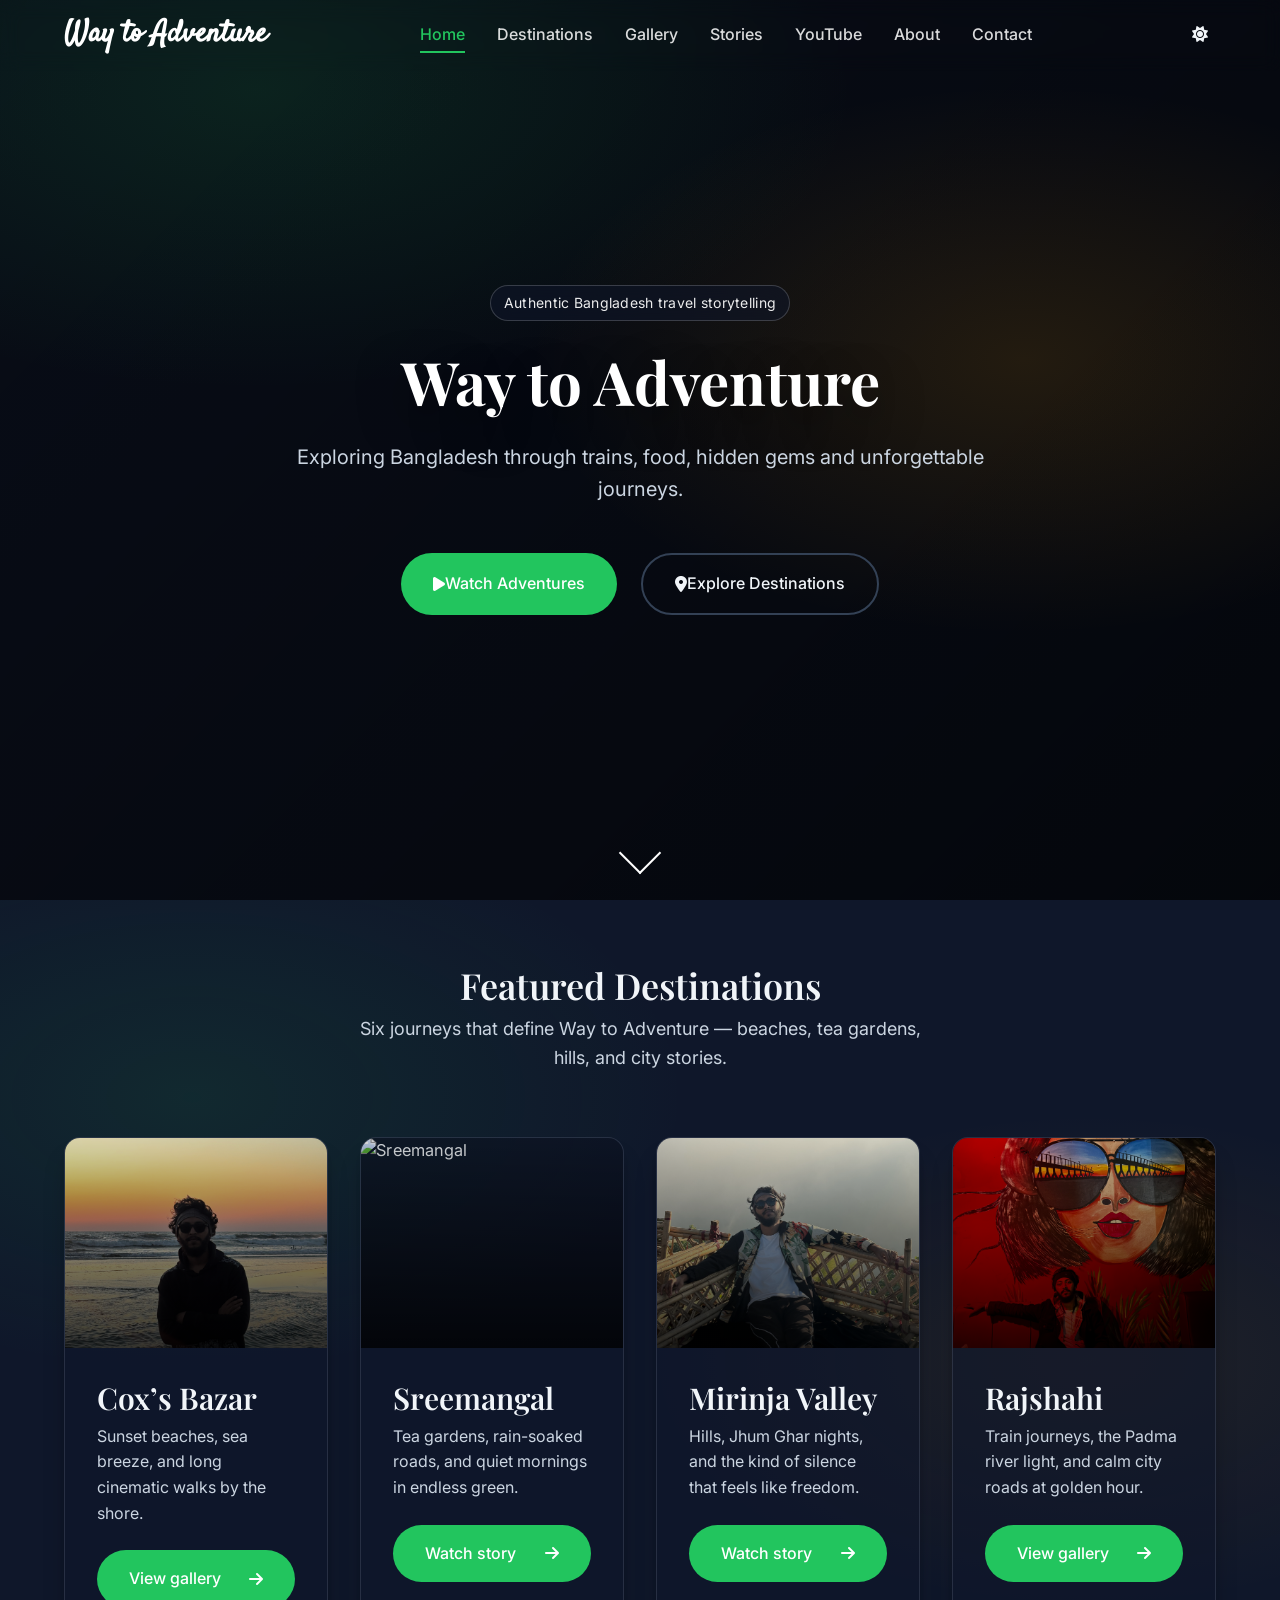
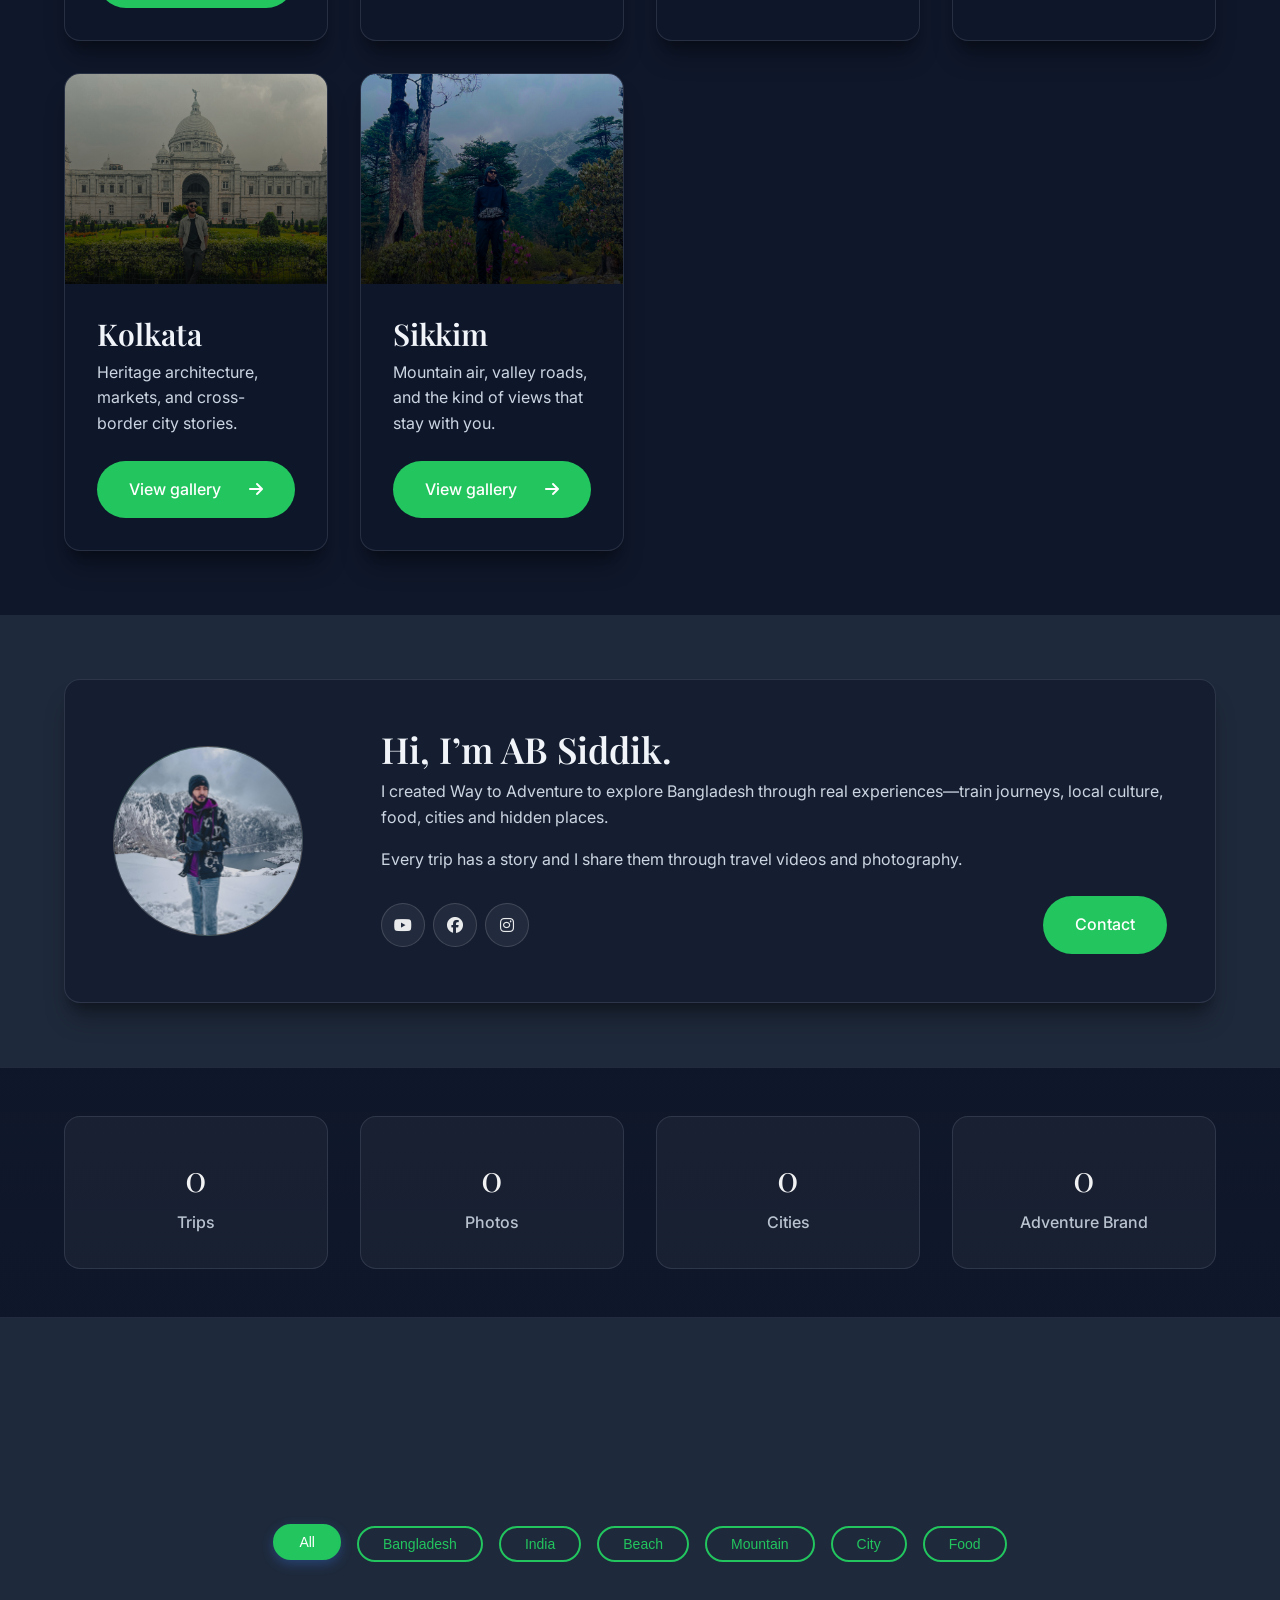
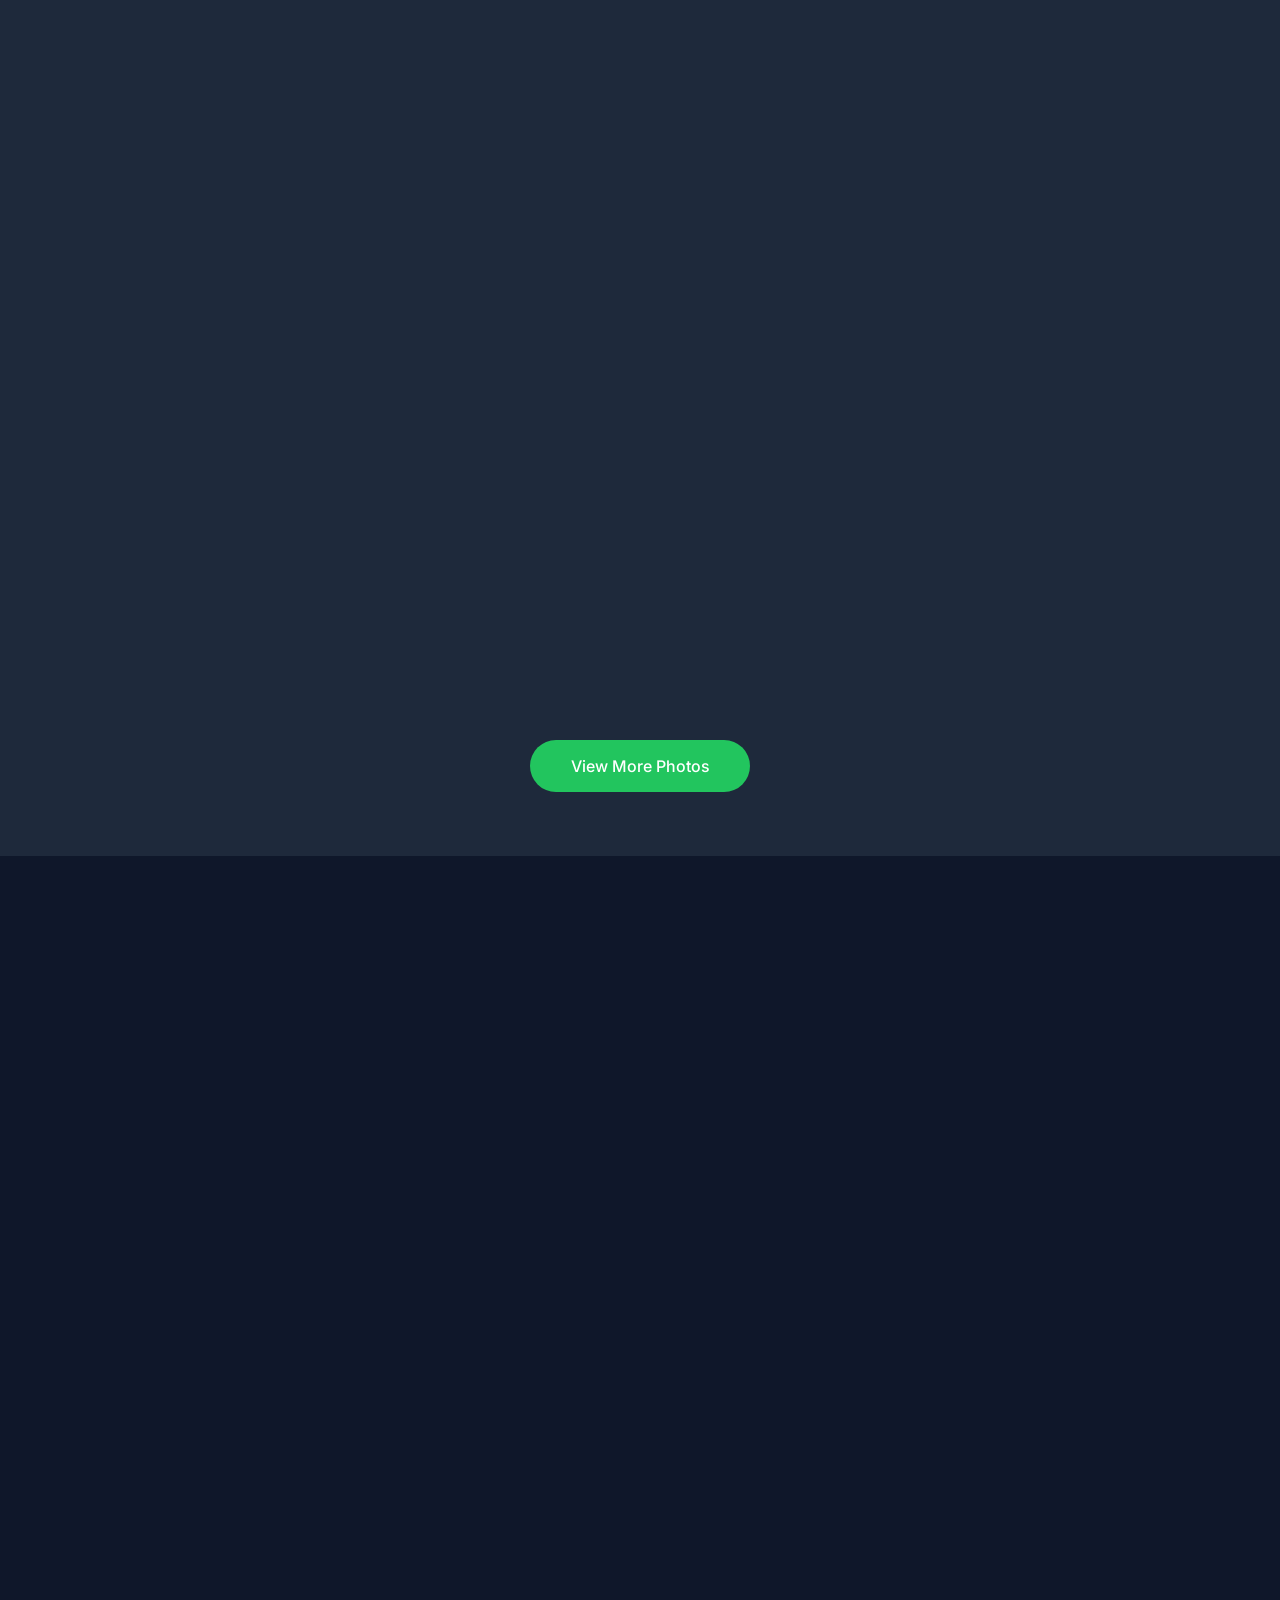
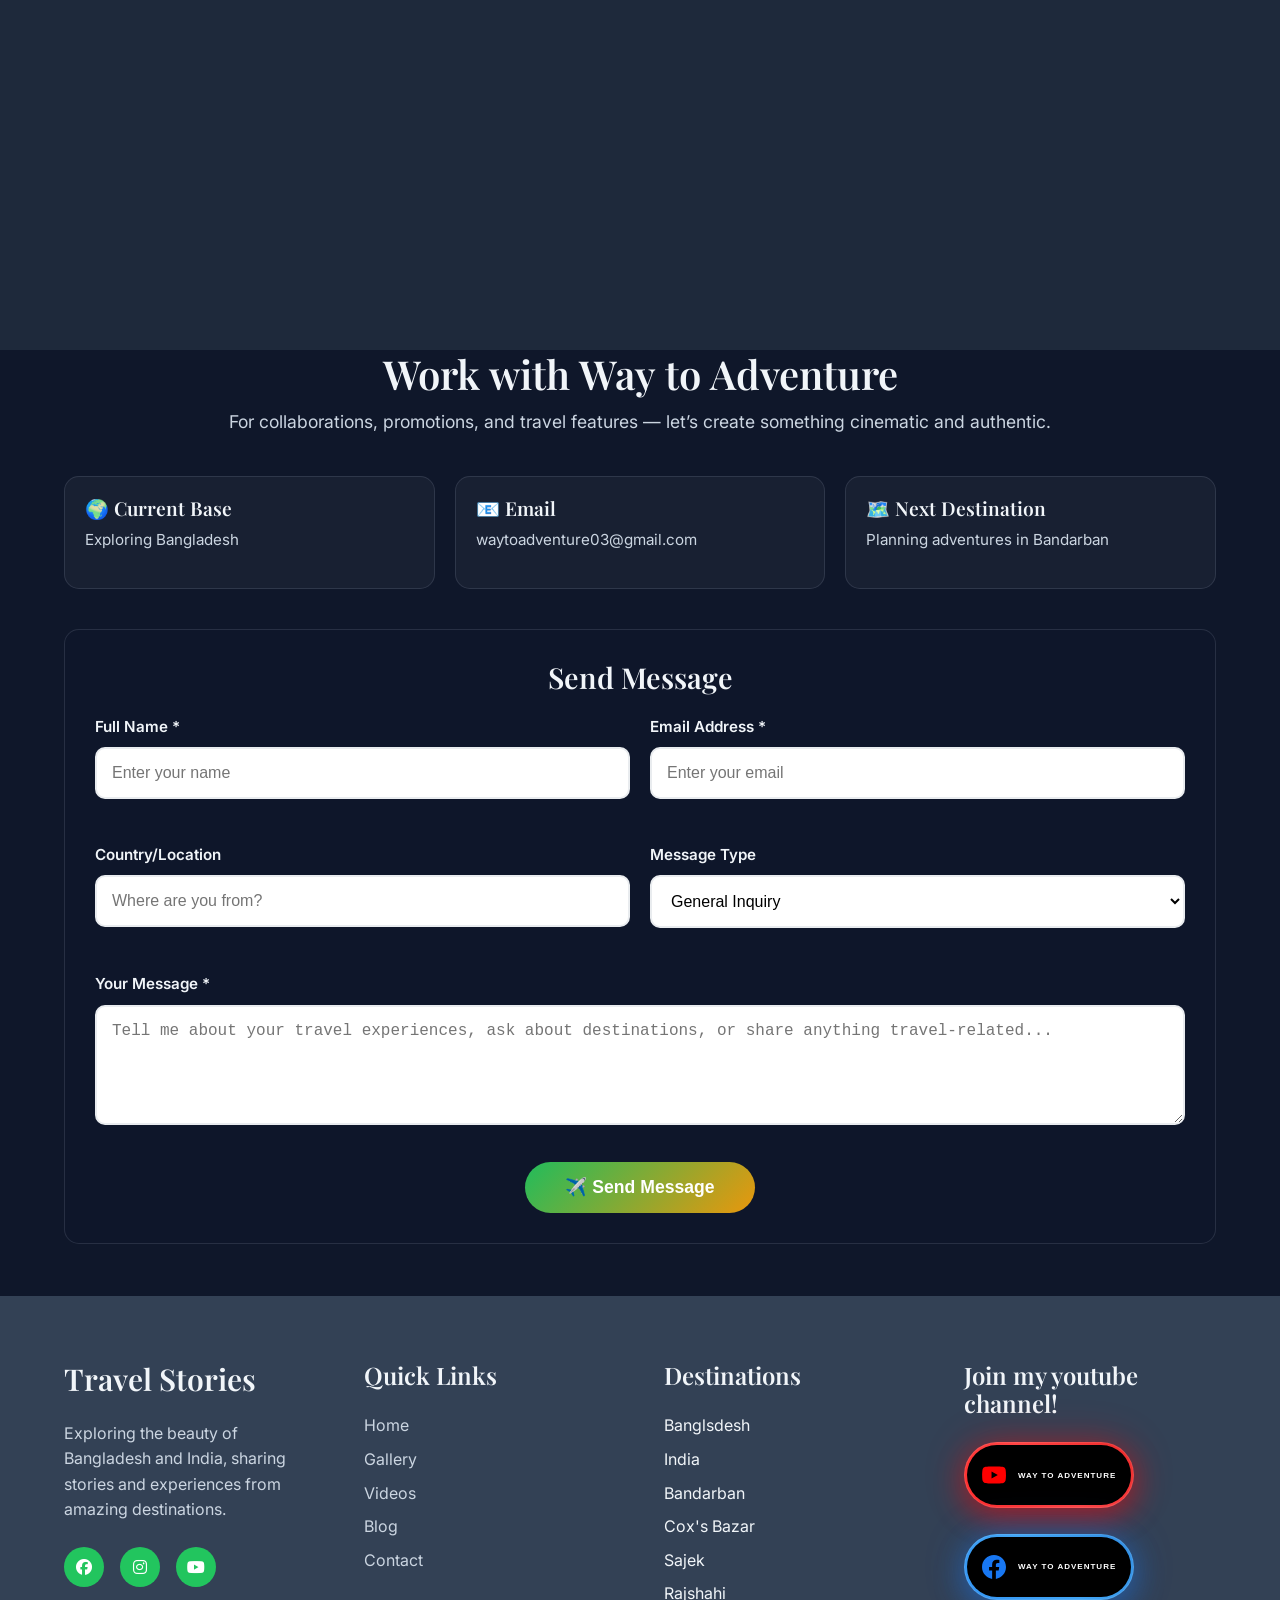
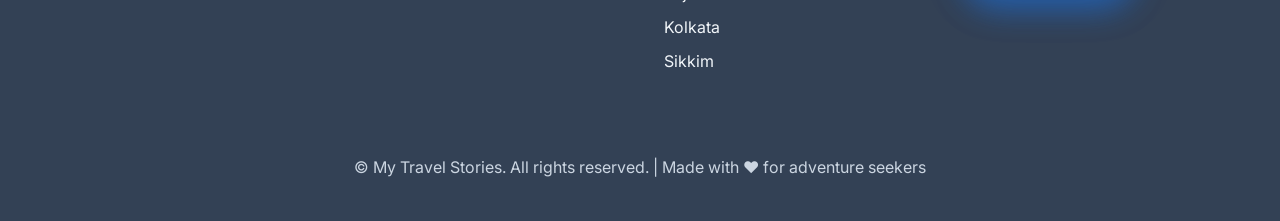
==== commit 47a53572: "first commit" ====
--- a/index.html
+++ b/index.html
@@ -12,8 +12,8 @@
     <link rel="preconnect" href="https://fonts.gstatic.com" crossorigin>
     <link href="https://fonts.googleapis.com/css2?family=Inter:wght@300;400;500;600;700&family=Playfair+Display:wght@400;500;600;700&display=swap" rel="stylesheet">
     <link rel="stylesheet" href="https://cdnjs.cloudflare.com/ajax/libs/font-awesome/6.4.0/css/all.min.css">
-    <link rel="shortcut icon" href="Travels/logo/WTA.png" type="image/x-icon">
-      . <link href="https://fonts.googleapis.com/css2?family=Satisfy&display=swap" rel="stylesheet">
+    <link rel="shortcut icon" href="travels/logo/wta.png" type="image/x-icon">
+    <link href="https://fonts.googleapis.com/css2?family=Satisfy&display=swap" rel="stylesheet">
   <style>
     .nav-logo a {
       font-family: 'Satisfy', cursive;
@@ -29,13 +29,15 @@
     <nav class="navbar" id="navbar">
         <div class="nav-container">
             <div class="nav-logo">
-                <a href="#home" style="color:rgb(29, 140, 214);">Way To Adventure</a>
+                <a href="#home">Way to Adventure</a>
             </div>
             <div class="nav-menu" id="nav-menu">
                 <a href="#home" class="nav-link">Home</a>
+                <a href="#destinations" class="nav-link">Destinations</a>
                 <a href="#gallery" class="nav-link">Gallery</a>
-                <a href="#videos" class="nav-link">Videos</a>
-                <a href="#blog" class="nav-link">Blog</a>
+                <a href="#blog" class="nav-link">Stories</a>
+                <a href="https://www.youtube.com/@Waytoadventureofficial" class="nav-link" target="_blank" rel="noopener noreferrer">YouTube</a>
+                <a href="#about" class="nav-link">About</a>
                 <a href="#contact" class="nav-link">Contact</a>
             </div>
             <div class="nav-toggle" id="nav-toggle">
@@ -52,23 +54,103 @@
     <!-- Hero Section -->
     <section id="home" class="hero">
         <div class="hero-background">
-            <video autoplay muted loop class="hero-video">
-                <source src="FOR WEB SITE BACKGROUND - Made with Clipchamp.mp4" type="video/mp4">
+            <video autoplay muted loop playsinline preload="metadata" class="hero-video">
+                <source src="for web site background - made with clipchamp.mp4" type="video/mp4">
             </video>
             <div class="hero-overlay"></div>
         </div>
         <div class="hero-content">
-            <h1 class="hero-title">Discover My Travel Stories</h1>
-            <p class="hero-subtitle">Exploring the beauty of Bangladesh - from pristine beaches to misty mountains</p>
+            <div class="hero-kicker">Authentic Bangladesh travel storytelling</div>
+            <h1 class="hero-title">Way to Adventure</h1>
+            <p class="hero-subtitle">Exploring Bangladesh through trains, food, hidden gems and unforgettable journeys.</p>
             <div class="hero-buttons">
-                <a href="#gallery" class="btn btn-primary">Explore Gallery</a>
-              
-                <a href="#blog" class="btn btn-secondary">Read Stories</a>
+                <a href="#videos" class="btn btn-primary">
+                    <i class="fas fa-play" aria-hidden="true"></i>
+                    <span>Watch Adventures</span>
+                </a>
+
+                <a href="#destinations" class="btn btn-secondary">
+                    <i class="fas fa-location-dot" aria-hidden="true"></i>
+                    <span>Explore Destinations</span>
+                </a>
 
             </div>
         </div>
         <div class="scroll-indicator">
             <div class="scroll-arrow"></div>
+        </div>
+    </section>
+
+    <!-- Featured Destinations -->
+    <section id="destinations" class="destinations-section">
+        <div class="container">
+            <div class="section-header">
+                <h2 class="section-title">Featured Destinations</h2>
+                <p class="section-subtitle">Six journeys that define Way to Adventure — beaches, tea gardens, hills, and city stories.</p>
+            </div>
+
+            <div class="destinations-grid" id="destinations-grid">
+                <!-- Destination cards rendered by JavaScript -->
+            </div>
+        </div>
+    </section>
+
+    <!-- About -->
+    <section id="about" class="about-section">
+        <div class="container">
+            <div class="about-card">
+                <div class="about-media">
+                    <div class="about-avatar">
+                        <img src="travels/profile/ab-siddik.jpg" alt="AB Siddik - Way to Adventure" loading="lazy">
+                    </div>
+                </div>
+                <div class="about-content">
+                    <h2 class="section-title">Hi, I’m AB Siddik.</h2>
+                    <p>I created Way to Adventure to explore Bangladesh through real experiences—train journeys, local culture, food, cities and hidden places.</p>
+                    <p>Every trip has a story and I share them through travel videos and photography.</p>
+
+                    <div class="about-actions">
+                        <div class="about-social">
+                            <a class="icon-btn" href="https://www.youtube.com/@Waytoadventureofficial" target="_blank" rel="noopener noreferrer" aria-label="YouTube">
+                                <i class="fab fa-youtube"></i>
+                            </a>
+                            <a class="icon-btn" href="https://www.facebook.com/waytoadventureofficial" target="_blank" rel="noopener noreferrer" aria-label="Facebook">
+                                <i class="fab fa-facebook"></i>
+                            </a>
+                            <a class="icon-btn" href="https://www.instagram.com/waytoadventureofficial/" target="_blank" rel="noopener noreferrer" aria-label="Instagram">
+                                <i class="fab fa-instagram"></i>
+                            </a>
+                        </div>
+
+                        <a href="#contact" class="btn btn-primary">Contact</a>
+                    </div>
+                </div>
+                
+            </div>
+        </div>
+    </section>
+
+    <!-- Journey Stats -->
+    <section id="stats" class="stats-section">
+        <div class="container">
+            <div class="stats-grid">
+                <div class="stat-card">
+                    <div class="stat-number" data-count="59">0</div>
+                    <div class="stat-label">Trips</div>
+                </div>
+                <div class="stat-card">
+                    <div class="stat-number" data-count="570">0</div>
+                    <div class="stat-label">Photos</div>
+                </div>
+                <div class="stat-card">
+                    <div class="stat-number" data-count="47">0</div>
+                    <div class="stat-label">Cities</div>
+                </div>
+                <div class="stat-card">
+                    <div class="stat-number" data-count="1">0</div>
+                    <div class="stat-label">Adventure Brand</div>
+                </div>
+            </div>
         </div>
     </section>
 
@@ -83,12 +165,18 @@
                 <button class="filter-btn active" data-filter="all">All</button>
                 <button class="filter-btn" data-filter="bangladesh">Bangladesh</button>
                 <button class="filter-btn" data-filter="india">India</button>
-              <!--   <button class="filter-btn" data-filter="coxs-bazar">Cox's Bazar</button>
-                <button class="filter-btn" data-filter="sreemangal">Sreemangal</button>
-                <button class="filter-btn" data-filter="sikkim">Sikkim</button>  -->
+                <button class="filter-btn" data-filter="beach">Beach</button>
+                <button class="filter-btn" data-filter="mountain">Mountain</button>
+                <button class="filter-btn" data-filter="city">City</button>
+                <button class="filter-btn" data-filter="food">Food</button>
             </div>
             <div class="gallery-grid" id="gallery-grid">
                 <!-- Images will be rendered by JavaScript -->
+            </div>
+            <div class="gallery-more-wrap">
+                <button class="btn btn-primary gallery-more-btn" id="gallery-toggle-btn" type="button">
+                    View More Photos
+                </button>
             </div>
         </div>
     </section>
@@ -106,8 +194,8 @@
     <section id="videos" class="video-section">
         <div class="container">
             <div class="section-header">
-                <h2 class="section-title">Travel Videos</h2>
-                <p class="section-subtitle">Experience destinations through my video collection</p>
+                <h2 class="section-title">Latest Videos</h2>
+                <p class="section-subtitle">Fresh stories from trains, food trails, hidden gems, beaches and mountain roads.</p>
             </div>
             <div class="video-grid" id="video-grid">
                 <!-- Videos will be rendered by JavaScript -->
@@ -134,8 +222,8 @@
     <section id="contact" class="contact-section">
          <div class="container">
         <div class="header">
-            <h1>Get In Touch</h1>
-            <p>Share your travel stories or ask me anything about these destinations</p>
+            <h1>Work with Way to Adventure</h1>
+            <p>For collaborations, promotions, and travel features — let’s create something cinematic and authentic.</p>
         </div>
 
         <div class="info-grid">
@@ -227,7 +315,7 @@
                     <h3>Travel Stories</h3>
                     <p>Exploring the beauty of Bangladesh and India, sharing stories and experiences from amazing destinations.</p>
                     <div class="social-links">
-                        <a href="https://www.facebook.com/waytoadventure03" aria-label="Facebook"><i class="fab fa-facebook"></i></a>
+                        <a href="https://www.facebook.com/waytoadventureofficial" aria-label="Facebook"><i class="fab fa-facebook"></i></a>
                         <a href="https://www.instagram.com/waytoadventureofficial/" aria-label="Instagram"><i class="fab fa-instagram"></i></a>
                      <!--    <a href="#" aria-label="Twitter"><i class="fab fa-twitter"></i></a> -->
                         <a href="https://www.youtube.com/@Waytoadventureofficial" aria-label="YouTube"><i class="fab fa-youtube"></i></a>
@@ -269,7 +357,7 @@
               </button>
               <br><br>
               <button class="facebook-button">
-        <a href="https://www.facebook.com/WayToAdventure03" class="facebook-link" target="_blank">
+        <a href="https://www.facebook.com/WayToAdventureofficial" class="facebook-link" target="_blank">
             <svg class="facebook-icon" viewBox="0 0 24 24">
                 <path d="M24 12.073c0-6.627-5.373-12-12-12s-12 5.373-12 12c0 5.99 4.388 10.954 10.125 11.854v-8.385H7.078v-3.47h3.047V9.43c0-3.007 1.792-4.669 4.533-4.669 1.312 0 2.686.235 2.686.235v2.953H15.83c-1.491 0-1.956.925-1.956 1.874v2.25h3.328l-.532 3.47h-2.796v8.385C19.612 23.027 24 18.062 24 12.073z"/>
             </svg>
@@ -285,6 +373,7 @@
         </div>
     </footer>
 
+    <script src="js/destinations.js"></script>
     <script src="js/images.js"></script>
     <script src="js/videos.js"></script>
     <script src="js/main.js"></script>
--- a/styles/main.css
+++ b/styles/main.css
@@ -1,618 +1,625 @@
-/* CSS Custom Properties for Theming */
-:root {
-    /* Light Theme Colors */
-    --primary-color: #2563eb;
-    --primary-hover: #1d4ed8;
-    --secondary-color: #64748b;
-    --accent-color: #f59e0b;
-    --text-primary: #1e293b;
-    --text-secondary: #64748b;
-    --text-light: #94a3b8;
-    --background-primary: #ffffff;
-    --background-secondary: #f8fafc;
-    --background-tertiary: #f1f5f9;
-    --border-color: #e2e8f0;
-    --shadow-light: 0 1px 3px 0 rgba(0, 0, 0, 0.1), 0 1px 2px 0 rgba(0, 0, 0, 0.06);
-    --shadow-medium: 0 4px 6px -1px rgba(0, 0, 0, 0.1), 0 2px 4px -1px rgba(0, 0, 0, 0.06);
-    --shadow-heavy: 0 20px 25px -5px rgba(0, 0, 0, 0.1), 0 10px 10px -5px rgba(0, 0, 0, 0.04);
-    
-    /* Typography */
-    --font-primary: 'Inter', -apple-system, BlinkMacSystemFont, 'Segoe UI', Roboto, sans-serif;
-    --font-heading: 'Playfair Display', Georgia, serif;
-    --font-size-xs: 0.75rem;
-    --font-size-sm: 0.875rem;
-    --font-size-base: 1rem;
-    --font-size-lg: 1.125rem;
-    --font-size-xl: 1.25rem;
-    --font-size-2xl: 1.5rem;
-    --font-size-3xl: 1.875rem;
-    --font-size-4xl: 2.25rem;
-    --font-size-5xl: 3rem;
-    --font-size-6xl: 3.75rem;
-    
-    /* Spacing */
-    --spacing-xs: 0.25rem;
-    --spacing-sm: 0.5rem;
-    --spacing-md: 1rem;
-    --spacing-lg: 1.5rem;
-    --spacing-xl: 2rem;
-    --spacing-2xl: 3rem;
-    --spacing-3xl: 4rem;
-    
-    /* Border Radius */
-    --radius-sm: 0.25rem;
-    --radius-md: 0.5rem;
-    --radius-lg: 0.75rem;
-    --radius-xl: 1rem;
-    
-    /* Transitions */
-    --transition-fast: 0.15s ease-in-out;
-    --transition-normal: 0.3s ease-in-out;
-    --transition-slow: 0.5s ease-in-out;
-}
-
-/* Dark Theme Colors */
-[data-theme="dark"] {
-    --primary-color: #3b82f6;
-    --primary-hover: #2563eb;
-    --text-primary: #f1f5f9;
-    --text-secondary: #cbd5e1;
-    --text-light: #94a3b8;
-    --background-primary: #0f172a;
-    --background-secondary: #1e293b;
-    --background-tertiary: #334155;
-    --border-color: #334155;
-    --shadow-light: 0 1px 3px 0 rgba(0, 0, 0, 0.3), 0 1px 2px 0 rgba(0, 0, 0, 0.2);
-    --shadow-medium: 0 4px 6px -1px rgba(0, 0, 0, 0.3), 0 2px 4px -1px rgba(0, 0, 0, 0.2);
-    --shadow-heavy: 0 20px 25px -5px rgba(0, 0, 0, 0.3), 0 10px 10px -5px rgba(0, 0, 0, 0.2);
-}
-
-/* Reset and Base Styles */
-* {
-    margin: 0;
-    padding: 0;
-    box-sizing: border-box;
-}
-
-html {
-    scroll-behavior: smooth;
-    font-size: 16px;
-}
-
-body {
-    font-family: var(--font-primary);
-    line-height: 1.6;
-    color: var(--text-primary);
-    background-color: var(--background-primary);
-    transition: background-color var(--transition-normal), color var(--transition-normal);
-}
-
-/* Typography */
-h1, h2, h3, h4, h5, h6 {
-    font-family: var(--font-heading);
-    font-weight: 600;
-    line-height: 1.2;
-    margin-bottom: var(--spacing-md);
-}
-
-h1 { font-size: var(--font-size-5xl); }
-h2 { font-size: var(--font-size-4xl); }
-h3 { font-size: var(--font-size-3xl); }
-h4 { font-size: var(--font-size-2xl); }
-h5 { font-size: var(--font-size-xl); }
-h6 { font-size: var(--font-size-lg); }
-
-p {
-    margin-bottom: var(--spacing-md);
-    color: var(--text-secondary);
-}
-
-a {
-    color: var(--primary-color);
-    text-decoration: none;
-    transition: color var(--transition-fast);
-}
-
-a:hover {
-    color: var(--primary-hover);
-}
-
-/* Container */
-.container {
-    max-width: 1200px;
-    margin: 0 auto;
-    padding: 0 var(--spacing-lg);
-}
-
-/* Buttons */
-.btn {
-    display: inline-flex;
-    align-items: center;
-    justify-content: center;
-    padding: var(--spacing-md) var(--spacing-xl);
-    border: none;
-    border-radius: var(--radius-md);
-    font-family: var(--font-primary);
-    font-size: var(--font-size-base);
-    font-weight: 500;
-    text-decoration: none;
-    cursor: pointer;
-    transition: all var(--transition-fast);
-    white-space: nowrap;
-}
-
-.btn-primary {
-    background-color: var(--primary-color);
-    color: white;
-}
-
-.btn-primary:hover {
-    background-color: var(--primary-hover);
-    transform: translateY(-2px);
-    box-shadow: var(--shadow-medium);
-}
-
-.btn-secondary {
-    background-color: transparent;
-    color: var(--text-primary);
-    border: 2px solid var(--border-color);
-}
-
-.btn-secondary:hover {
-    background-color: var(--background-secondary);
-    border-color: var(--primary-color);
-    color: var(--primary-color);
-}
-
-/* Section Headers */
-.section-header {
-    text-align: center;
-    margin-bottom: var(--spacing-3xl);
-}
-
-.section-title {
-    color: var(--text-primary);
-    margin-bottom: var(--spacing-sm);
-}
-
-.section-subtitle {
-    color: var(--text-secondary);
-    font-size: var(--font-size-lg);
-    max-width: 600px;
-    margin: 0 auto;
-}
-
-/* Utility Classes */
-.text-center { text-align: center; }
-.text-left { text-align: left; }
-.text-right { text-align: right; }
-
-.mb-xs { margin-bottom: var(--spacing-xs); }
-.mb-sm { margin-bottom: var(--spacing-sm); }
-.mb-md { margin-bottom: var(--spacing-md); }
-.mb-lg { margin-bottom: var(--spacing-lg); }
-.mb-xl { margin-bottom: var(--spacing-xl); }
-.mb-2xl { margin-bottom: var(--spacing-2xl); }
-
-.mt-xs { margin-top: var(--spacing-xs); }
-.mt-sm { margin-top: var(--spacing-sm); }
-.mt-md { margin-top: var(--spacing-md); }
-.mt-lg { margin-top: var(--spacing-lg); }
-.mt-xl { margin-top: var(--spacing-xl); }
-.mt-2xl { margin-top: var(--spacing-2xl); }
-
-.p-xs { padding: var(--spacing-xs); }
-.p-sm { padding: var(--spacing-sm); }
-.p-md { padding: var(--spacing-md); }
-.p-lg { padding: var(--spacing-lg); }
-.p-xl { padding: var(--spacing-xl); }
-.p-2xl { padding: var(--spacing-2xl); }
-
-/* Animations */
-@keyframes fadeInUp {
-    from {
-        opacity: 0;
-        transform: translateY(30px);
-    }
-    to {
-        opacity: 1;
-        transform: translateY(0);
-    }
-}
-
-@keyframes fadeIn {
-    from {
-        opacity: 0;
-    }
-    to {
-        opacity: 1;
-    }
-}
-
-@keyframes slideInLeft {
-    from {
-        opacity: 0;
-        transform: translateX(-30px);
-    }
-    to {
-        opacity: 1;
-        transform: translateX(0);
-    }
-}
-
-@keyframes slideInRight {
-    from {
-        opacity: 0;
-        transform: translateX(30px);
-    }
-    to {
-        opacity: 1;
-        transform: translateX(0);
-    }
-}
-
-.animate-fade-in-up {
-    animation: fadeInUp 0.6s ease-out;
-}
-
-.animate-fade-in {
-    animation: fadeIn 0.6s ease-out;
-}
-
-.animate-slide-in-left {
-    animation: slideInLeft 0.6s ease-out;
-}
-
-.animate-slide-in-right {
-    animation: slideInRight 0.6s ease-out;
-}
-
-/* Scrollbar Styling */
-::-webkit-scrollbar {
-    width: 8px;
-}
-
-::-webkit-scrollbar-track {
-    background: var(--background-secondary);
-}
-
-::-webkit-scrollbar-thumb {
-    background: var(--border-color);
-    border-radius: var(--radius-sm);
-}
-
-::-webkit-scrollbar-thumb:hover {
-    background: var(--text-light);
-}
-
-/* Focus Styles for Accessibility */
-*:focus {
-    outline: 2px solid var(--primary-color);
-    outline-offset: 2px;
-}
-
-/* Selection Styling */
-::selection {
-    background-color: var(--primary-color);
-    color: white;
-}
-
-::-moz-selection {
-    background-color: var(--primary-color);
-    color: white;
-} 
-
-        .youtube-button {
-            position: relative;
-            background: linear-gradient(45deg, #ff0000, #ff4444, #cc0000, #ff6666);
-            background-size: 400% 400%;
-            border: none;
-            border-radius: 50px;
-            padding: 3px;
-            cursor: pointer;
-            overflow: hidden;
-            transition: all 0.4s cubic-bezier(0.4, 0, 0.2, 1);
-            box-shadow: 
-                0 10px 30px rgba(255, 0, 0, 0.4),
-                0 0 0 1px rgba(255, 255, 255, 0.1) inset,
-                0 0 40px rgba(255, 0, 0, 0.3);
-            animation: gradientFlow 6s ease infinite;
-        }
-
-        .youtube-button::before {
-            content: '';
-            position: absolute;
-            top: -2px;
-            left: -2px;
-            right: -2px;
-            bottom: -2px;
-            background: linear-gradient(45deg, #ff0000, #ff4444, #cc0000, #ff6666);
-            border-radius: 50px;
-            z-index: -1;
-            filter: blur(15px);
-            opacity: 0;
-            transition: opacity 0.4s ease;
-        }
-
-        .youtube-button::after {
-            content: '';
-            position: absolute;
-            top: 0;
-            left: -100%;
-            width: 100%;
-            height: 100%;
-            background: linear-gradient(90deg, transparent, rgba(255, 255, 255, 0.4), transparent);
-            transition: left 0.6s ease;
-        }
-
-        .youtube-button:hover::before {
-            opacity: 1;
-        }
-
-        .youtube-button:hover::after {
-            left: 100%;
-        }
-
-        .youtube-button:hover {
-            transform: translateY(-5px) scale(1.05);
-            box-shadow: 
-                0 20px 40px rgba(255, 0, 0, 0.6),
-                0 0 0 2px rgba(255, 255, 255, 0.2) inset,
-                0 0 60px rgba(255, 0, 0, 0.4);
-        }
-
-        .youtube-button:active {
-            transform: translateY(-2px) scale(1.02);
-            transition: all 0.1s ease;
-        }
-
-        .youtube-link {
-            display: flex;
-            align-items: center;
-            justify-content: center;
-            gap: 12px;
-            background: #000;
-            color: white;
-            text-decoration: none;
-            padding: 18px 15px;
-            border-radius: 47px;
-            font-size: 8px;
-            font-weight: 700;
-            text-transform: uppercase;
-            letter-spacing: 1px;
-            transition: all 0.3s ease;
-            position: relative;
-            overflow: hidden;
-        }
-
-        .youtube-link::before {
-            content: '';
-            position: absolute;
-            top: 0;
-            left: 0;
-            width: 100%;
-            height: 100%;
-            background: linear-gradient(45deg, #ff0000, #ff4444);
-            opacity: 0;
-            transition: opacity 0.3s ease;
-        }
-
-        .youtube-button:hover .youtube-link::before {
-            opacity: 0.1;
-        }
-
-        .youtube-link span {
-            position: relative;
-            z-index: 2;
-            transition: all 0.3s ease;
-        }
-
-        .youtube-button:hover .youtube-link span {
-            text-shadow: 0 0 20px rgba(255, 255, 255, 0.8);
-        }
-
-        .youtube-icon {
-            position: relative;
-            z-index: 2;
-            width: 24px;
-            height: 24px;
-            fill: #ff0000;
-            transition: all 0.3s ease;
-        }
-
-        .youtube-button:hover .youtube-icon {
-            fill: #ffffff;
-            filter: drop-shadow(0 0 10px rgba(255, 0, 0, 0.8));
-        }
-
-        @keyframes gradientFlow {
-            0% { background-position: 0% 50%; }
-            50% { background-position: 100% 50%; }
-            100% { background-position: 0% 50%; }
-        }
-
-        .ripple {
-            position: absolute;
-            border-radius: 50%;
-            background: rgba(255, 255, 255, 0.4);
-            transform: scale(0);
-            animation: rippleEffect 0.8s ease-out;
-            pointer-events: none;
-        }
-
-        @keyframes rippleEffect {
-            to {
-                transform: scale(3);
-                opacity: 0;
-            }
-        }
-
-        @media (max-width: 768px) {
-            .youtube-link {
-                font-size: 16px;
-                padding: 16px 30px;
-            }
-            
-            .youtube-icon {
-                width: 20px;
-                height: 20px;
-            }
-        }
-
-        
-        .facebook-button {
-            position: relative;
-            background: linear-gradient(45deg, #1877f2, #42a5f5, #1565c0, #64b5f6);
-            background-size: 400% 400%;
-            border: none;
-            border-radius: 50px;
-            padding: 3px;
-            cursor: pointer;
-            overflow: hidden;
-            transition: all 0.4s cubic-bezier(0.4, 0, 0.2, 1);
-            box-shadow: 
-                0 10px 30px rgba(24, 119, 242, 0.4),
-                0 0 0 1px rgba(255, 255, 255, 0.1) inset,
-                0 0 40px rgba(24, 119, 242, 0.3);
-            animation: gradientFlow 6s ease infinite;
-        }
-
-        .facebook-button::before {
-            content: '';
-            position: absolute;
-            top: -2px;
-            left: -2px;
-            right: -2px;
-            bottom: -2px;
-            background: linear-gradient(45deg, #1877f2, #42a5f5, #1565c0, #64b5f6);
-            border-radius: 50px;
-            z-index: -1;
-            filter: blur(15px);
-            opacity: 0;
-            transition: opacity 0.4s ease;
-        }
-
-        .facebook-button::after {
-            content: '';
-            position: absolute;
-            top: 0;
-            left: -100%;
-            width: 100%;
-            height: 100%;
-            background: linear-gradient(90deg, transparent, rgba(255, 255, 255, 0.4), transparent);
-            transition: left 0.6s ease;
-        }
-
-        .facebook-button:hover::before {
-            opacity: 1;
-        }
-
-        .facebook-button:hover::after {
-            left: 100%;
-        }
-
-        .facebook-button:hover {
-            transform: translateY(-5px) scale(1.05);
-            box-shadow: 
-                0 20px 40px rgba(24, 119, 242, 0.6),
-                0 0 0 2px rgba(255, 255, 255, 0.2) inset,
-                0 0 60px rgba(24, 119, 242, 0.4);
-        }
-
-        .facebook-button:active {
-            transform: translateY(-2px) scale(1.02);
-            transition: all 0.1s ease;
-        }
-
-        .facebook-link {
-            display: flex;
-            align-items: center;
-            justify-content: center;
-            gap: 12px;
-            background: #000;
-            color: white;
-            text-decoration: none;
-             padding: 18px 15px;
-            border-radius: 47px;
-            font-size: 8px;
-            font-weight: 700;
-            text-transform: uppercase;
-            letter-spacing: 1px;
-            transition: all 0.3s ease;
-            position: relative;
-            overflow: hidden;
-        }
-
-        .facebook-link::before {
-            content: '';
-            position: absolute;
-            top: 0;
-            left: 0;
-            width: 100%;
-            height: 100%;
-            background: linear-gradient(45deg, #1877f2, #42a5f5);
-            opacity: 0;
-            transition: opacity 0.3s ease;
-        }
-
-        .facebook-button:hover .facebook-link::before {
-            opacity: 0.1;
-        }
-
-        .facebook-link span {
-            position: relative;
-            z-index: 2;
-            transition: all 0.3s ease;
-        }
-
-        .facebook-button:hover .facebook-link span {
-            text-shadow: 0 0 20px rgba(255, 255, 255, 0.8);
-        }
-
-        .facebook-icon {
-            position: relative;
-            z-index: 2;
-            width: 24px;
-            height: 24px;
-            fill: #1877f2;
-            transition: all 0.3s ease;
-        }
-
-        .facebook-button:hover .facebook-icon {
-            fill: #ffffff;
-            filter: drop-shadow(0 0 10px rgba(24, 119, 242, 0.8));
-        }
-
-        @keyframes gradientFlow {
-            0% { background-position: 0% 50%; }
-            50% { background-position: 100% 50%; }
-            100% { background-position: 0% 50%; }
-        }
-
-        .ripple {
-            position: absolute;
-            border-radius: 50%;
-            background: rgba(255, 255, 255, 0.4);
-            transform: scale(0);
-            animation: rippleEffect 0.8s ease-out;
-            pointer-events: none;
-        }
-
-        @keyframes rippleEffect {
-            to {
-                transform: scale(3);
-                opacity: 0;
-            }
-        }
-
-        @media (max-width: 768px) {
-            .facebook-link {
-                font-size: 16px;
-                padding: 16px 30px;
-            }
-            
-            .facebook-icon {
-                width: 20px;
-                height: 20px;
-            }
+/* CSS Custom Properties for Theming */
+:root {
+    /* Light Theme Colors */
+    /* Brand palette */
+    --primary-color: #22c55e; /* adventure green */
+    --primary-hover: #16a34a;
+    --secondary-color: #0f172a; /* dark navy */
+    --accent-color: #f59e0b; /* warm orange */
+    --text-primary: #1e293b;
+    --text-secondary: #64748b;
+    --text-light: #94a3b8;
+    --background-primary: #ffffff;
+    --background-secondary: #f8fafc;
+    --background-tertiary: #f1f5f9;
+    --border-color: #e2e8f0;
+    --shadow-light: 0 1px 3px 0 rgba(0, 0, 0, 0.1), 0 1px 2px 0 rgba(0, 0, 0, 0.06);
+    --shadow-medium: 0 4px 6px -1px rgba(0, 0, 0, 0.1), 0 2px 4px -1px rgba(0, 0, 0, 0.06);
+    --shadow-heavy: 0 20px 35px -12px rgba(0, 0, 0, 0.35);
+    
+    /* Typography */
+    --font-primary: 'Inter', -apple-system, BlinkMacSystemFont, 'Segoe UI', Roboto, sans-serif;
+    --font-heading: 'Playfair Display', Georgia, serif;
+    --font-size-xs: 0.75rem;
+    --font-size-sm: 0.875rem;
+    --font-size-base: 1rem;
+    --font-size-lg: 1.125rem;
+    --font-size-xl: 1.25rem;
+    --font-size-2xl: 1.5rem;
+    --font-size-3xl: 1.875rem;
+    --font-size-4xl: 2.25rem;
+    --font-size-5xl: 3rem;
+    --font-size-6xl: 3.75rem;
+    
+    /* Spacing */
+    --spacing-xs: 0.25rem;
+    --spacing-sm: 0.5rem;
+    --spacing-md: 1rem;
+    --spacing-lg: 1.5rem;
+    --spacing-xl: 2rem;
+    --spacing-2xl: 3rem;
+    --spacing-3xl: 4rem;
+    
+    /* Border Radius */
+    --radius-sm: 0.25rem;
+    --radius-md: 0.5rem;
+    --radius-lg: 0.75rem;
+    --radius-xl: 1rem;
+    --radius-full: 9999px;
+    
+    /* Transitions */
+    --transition-fast: 0.15s ease-in-out;
+    --transition-normal: 0.3s ease-in-out;
+    --transition-slow: 0.5s ease-in-out;
+}
+
+/* Dark Theme Colors */
+[data-theme="dark"] {
+    --primary-color: #22c55e;
+    --primary-hover: #16a34a;
+    --text-primary: #f1f5f9;
+    --text-secondary: #cbd5e1;
+    --text-light: #94a3b8;
+    --background-primary: #0f172a;
+    --background-secondary: #1e293b;
+    --background-tertiary: #334155;
+    --border-color: #334155;
+    --shadow-light: 0 1px 3px 0 rgba(0, 0, 0, 0.3), 0 1px 2px 0 rgba(0, 0, 0, 0.2);
+    --shadow-medium: 0 4px 6px -1px rgba(0, 0, 0, 0.3), 0 2px 4px -1px rgba(0, 0, 0, 0.2);
+    --shadow-heavy: 0 20px 25px -5px rgba(0, 0, 0, 0.3), 0 10px 10px -5px rgba(0, 0, 0, 0.2);
+}
+
+/* Reset and Base Styles */
+* {
+    margin: 0;
+    padding: 0;
+    box-sizing: border-box;
+}
+
+html {
+    scroll-behavior: smooth;
+    font-size: 16px;
+}
+
+body {
+    font-family: var(--font-primary);
+    line-height: 1.6;
+    color: var(--text-primary);
+    background-color: var(--background-primary);
+    transition: background-color var(--transition-normal), color var(--transition-normal);
+}
+
+/* Smooth section spacing */
+section {
+    scroll-margin-top: 90px;
+}
+
+/* Typography */
+h1, h2, h3, h4, h5, h6 {
+    font-family: var(--font-heading);
+    font-weight: 600;
+    line-height: 1.2;
+    margin-bottom: var(--spacing-md);
+}
+
+h1 { font-size: var(--font-size-5xl); }
+h2 { font-size: var(--font-size-4xl); }
+h3 { font-size: var(--font-size-3xl); }
+h4 { font-size: var(--font-size-2xl); }
+h5 { font-size: var(--font-size-xl); }
+h6 { font-size: var(--font-size-lg); }
+
+p {
+    margin-bottom: var(--spacing-md);
+    color: var(--text-secondary);
+}
+
+a {
+    color: var(--primary-color);
+    text-decoration: none;
+    transition: color var(--transition-fast);
+}
+
+a:hover {
+    color: var(--primary-hover);
+}
+
+/* Container */
+.container {
+    max-width: 1200px;
+    margin: 0 auto;
+    padding: 0 var(--spacing-lg);
+}
+
+/* Buttons */
+.btn {
+    display: inline-flex;
+    align-items: center;
+    justify-content: center;
+    padding: var(--spacing-md) var(--spacing-xl);
+    border: none;
+    border-radius: var(--radius-full);
+    font-family: var(--font-primary);
+    font-size: var(--font-size-base);
+    font-weight: 500;
+    text-decoration: none;
+    cursor: pointer;
+    transition: all var(--transition-fast);
+    white-space: nowrap;
+}
+
+.btn-primary {
+    background-color: var(--primary-color);
+    color: white;
+}
+
+.btn-primary:hover {
+    background-color: var(--primary-hover);
+    transform: translateY(-2px);
+    box-shadow: var(--shadow-medium);
+}
+
+.btn-secondary {
+    background-color: transparent;
+    color: var(--text-primary);
+    border: 2px solid var(--border-color);
+}
+
+.btn-secondary:hover {
+    background-color: var(--background-secondary);
+    border-color: var(--primary-color);
+    color: var(--primary-color);
+}
+
+/* Section Headers */
+.section-header {
+    text-align: center;
+    margin-bottom: var(--spacing-3xl);
+}
+
+.section-title {
+    color: var(--text-primary);
+    margin-bottom: var(--spacing-sm);
+}
+
+.section-subtitle {
+    color: var(--text-secondary);
+    font-size: var(--font-size-lg);
+    max-width: 600px;
+    margin: 0 auto;
+}
+
+/* Utility Classes */
+.text-center { text-align: center; }
+.text-left { text-align: left; }
+.text-right { text-align: right; }
+
+.mb-xs { margin-bottom: var(--spacing-xs); }
+.mb-sm { margin-bottom: var(--spacing-sm); }
+.mb-md { margin-bottom: var(--spacing-md); }
+.mb-lg { margin-bottom: var(--spacing-lg); }
+.mb-xl { margin-bottom: var(--spacing-xl); }
+.mb-2xl { margin-bottom: var(--spacing-2xl); }
+
+.mt-xs { margin-top: var(--spacing-xs); }
+.mt-sm { margin-top: var(--spacing-sm); }
+.mt-md { margin-top: var(--spacing-md); }
+.mt-lg { margin-top: var(--spacing-lg); }
+.mt-xl { margin-top: var(--spacing-xl); }
+.mt-2xl { margin-top: var(--spacing-2xl); }
+
+.p-xs { padding: var(--spacing-xs); }
+.p-sm { padding: var(--spacing-sm); }
+.p-md { padding: var(--spacing-md); }
+.p-lg { padding: var(--spacing-lg); }
+.p-xl { padding: var(--spacing-xl); }
+.p-2xl { padding: var(--spacing-2xl); }
+
+/* Animations */
+@keyframes fadeInUp {
+    from {
+        opacity: 0;
+        transform: translateY(30px);
+    }
+    to {
+        opacity: 1;
+        transform: translateY(0);
+    }
+}
+
+@keyframes fadeIn {
+    from {
+        opacity: 0;
+    }
+    to {
+        opacity: 1;
+    }
+}
+
+@keyframes slideInLeft {
+    from {
+        opacity: 0;
+        transform: translateX(-30px);
+    }
+    to {
+        opacity: 1;
+        transform: translateX(0);
+    }
+}
+
+@keyframes slideInRight {
+    from {
+        opacity: 0;
+        transform: translateX(30px);
+    }
+    to {
+        opacity: 1;
+        transform: translateX(0);
+    }
+}
+
+.animate-fade-in-up {
+    animation: fadeInUp 0.6s ease-out;
+}
+
+.animate-fade-in {
+    animation: fadeIn 0.6s ease-out;
+}
+
+.animate-slide-in-left {
+    animation: slideInLeft 0.6s ease-out;
+}
+
+.animate-slide-in-right {
+    animation: slideInRight 0.6s ease-out;
+}
+
+/* Scrollbar Styling */
+::-webkit-scrollbar {
+    width: 8px;
+}
+
+::-webkit-scrollbar-track {
+    background: var(--background-secondary);
+}
+
+::-webkit-scrollbar-thumb {
+    background: var(--border-color);
+    border-radius: var(--radius-sm);
+}
+
+::-webkit-scrollbar-thumb:hover {
+    background: var(--text-light);
+}
+
+/* Focus Styles for Accessibility */
+*:focus {
+    outline: 2px solid var(--primary-color);
+    outline-offset: 2px;
+}
+
+/* Selection Styling */
+::selection {
+    background-color: var(--primary-color);
+    color: white;
+}
+
+::-moz-selection {
+    background-color: var(--primary-color);
+    color: white;
+} 
+
+        .youtube-button {
+            position: relative;
+            background: linear-gradient(45deg, #ff0000, #ff4444, #cc0000, #ff6666);
+            background-size: 400% 400%;
+            border: none;
+            border-radius: 50px;
+            padding: 3px;
+            cursor: pointer;
+            overflow: hidden;
+            transition: all 0.4s cubic-bezier(0.4, 0, 0.2, 1);
+            box-shadow: 
+                0 10px 30px rgba(255, 0, 0, 0.4),
+                0 0 0 1px rgba(255, 255, 255, 0.1) inset,
+                0 0 40px rgba(255, 0, 0, 0.3);
+            animation: gradientFlow 6s ease infinite;
+        }
+
+        .youtube-button::before {
+            content: '';
+            position: absolute;
+            top: -2px;
+            left: -2px;
+            right: -2px;
+            bottom: -2px;
+            background: linear-gradient(45deg, #ff0000, #ff4444, #cc0000, #ff6666);
+            border-radius: 50px;
+            z-index: -1;
+            filter: blur(15px);
+            opacity: 0;
+            transition: opacity 0.4s ease;
+        }
+
+        .youtube-button::after {
+            content: '';
+            position: absolute;
+            top: 0;
+            left: -100%;
+            width: 100%;
+            height: 100%;
+            background: linear-gradient(90deg, transparent, rgba(255, 255, 255, 0.4), transparent);
+            transition: left 0.6s ease;
+        }
+
+        .youtube-button:hover::before {
+            opacity: 1;
+        }
+
+        .youtube-button:hover::after {
+            left: 100%;
+        }
+
+        .youtube-button:hover {
+            transform: translateY(-5px) scale(1.05);
+            box-shadow: 
+                0 20px 40px rgba(255, 0, 0, 0.6),
+                0 0 0 2px rgba(255, 255, 255, 0.2) inset,
+                0 0 60px rgba(255, 0, 0, 0.4);
+        }
+
+        .youtube-button:active {
+            transform: translateY(-2px) scale(1.02);
+            transition: all 0.1s ease;
+        }
+
+        .youtube-link {
+            display: flex;
+            align-items: center;
+            justify-content: center;
+            gap: 12px;
+            background: #000;
+            color: white;
+            text-decoration: none;
+            padding: 18px 15px;
+            border-radius: 47px;
+            font-size: 8px;
+            font-weight: 700;
+            text-transform: uppercase;
+            letter-spacing: 1px;
+            transition: all 0.3s ease;
+            position: relative;
+            overflow: hidden;
+        }
+
+        .youtube-link::before {
+            content: '';
+            position: absolute;
+            top: 0;
+            left: 0;
+            width: 100%;
+            height: 100%;
+            background: linear-gradient(45deg, #ff0000, #ff4444);
+            opacity: 0;
+            transition: opacity 0.3s ease;
+        }
+
+        .youtube-button:hover .youtube-link::before {
+            opacity: 0.1;
+        }
+
+        .youtube-link span {
+            position: relative;
+            z-index: 2;
+            transition: all 0.3s ease;
+        }
+
+        .youtube-button:hover .youtube-link span {
+            text-shadow: 0 0 20px rgba(255, 255, 255, 0.8);
+        }
+
+        .youtube-icon {
+            position: relative;
+            z-index: 2;
+            width: 24px;
+            height: 24px;
+            fill: #ff0000;
+            transition: all 0.3s ease;
+        }
+
+        .youtube-button:hover .youtube-icon {
+            fill: #ffffff;
+            filter: drop-shadow(0 0 10px rgba(255, 0, 0, 0.8));
+        }
+
+        @keyframes gradientFlow {
+            0% { background-position: 0% 50%; }
+            50% { background-position: 100% 50%; }
+            100% { background-position: 0% 50%; }
+        }
+
+        .ripple {
+            position: absolute;
+            border-radius: 50%;
+            background: rgba(255, 255, 255, 0.4);
+            transform: scale(0);
+            animation: rippleEffect 0.8s ease-out;
+            pointer-events: none;
+        }
+
+        @keyframes rippleEffect {
+            to {
+                transform: scale(3);
+                opacity: 0;
+            }
+        }
+
+        @media (max-width: 768px) {
+            .youtube-link {
+                font-size: 16px;
+                padding: 16px 30px;
+            }
+            
+            .youtube-icon {
+                width: 20px;
+                height: 20px;
+            }
+        }
+
+        
+        .facebook-button {
+            position: relative;
+            background: linear-gradient(45deg, #1877f2, #42a5f5, #1565c0, #64b5f6);
+            background-size: 400% 400%;
+            border: none;
+            border-radius: 50px;
+            padding: 3px;
+            cursor: pointer;
+            overflow: hidden;
+            transition: all 0.4s cubic-bezier(0.4, 0, 0.2, 1);
+            box-shadow: 
+                0 10px 30px rgba(24, 119, 242, 0.4),
+                0 0 0 1px rgba(255, 255, 255, 0.1) inset,
+                0 0 40px rgba(24, 119, 242, 0.3);
+            animation: gradientFlow 6s ease infinite;
+        }
+
+        .facebook-button::before {
+            content: '';
+            position: absolute;
+            top: -2px;
+            left: -2px;
+            right: -2px;
+            bottom: -2px;
+            background: linear-gradient(45deg, #1877f2, #42a5f5, #1565c0, #64b5f6);
+            border-radius: 50px;
+            z-index: -1;
+            filter: blur(15px);
+            opacity: 0;
+            transition: opacity 0.4s ease;
+        }
+
+        .facebook-button::after {
+            content: '';
+            position: absolute;
+            top: 0;
+            left: -100%;
+            width: 100%;
+            height: 100%;
+            background: linear-gradient(90deg, transparent, rgba(255, 255, 255, 0.4), transparent);
+            transition: left 0.6s ease;
+        }
+
+        .facebook-button:hover::before {
+            opacity: 1;
+        }
+
+        .facebook-button:hover::after {
+            left: 100%;
+        }
+
+        .facebook-button:hover {
+            transform: translateY(-5px) scale(1.05);
+            box-shadow: 
+                0 20px 40px rgba(24, 119, 242, 0.6),
+                0 0 0 2px rgba(255, 255, 255, 0.2) inset,
+                0 0 60px rgba(24, 119, 242, 0.4);
+        }
+
+        .facebook-button:active {
+            transform: translateY(-2px) scale(1.02);
+            transition: all 0.1s ease;
+        }
+
+        .facebook-link {
+            display: flex;
+            align-items: center;
+            justify-content: center;
+            gap: 12px;
+            background: #000;
+            color: white;
+            text-decoration: none;
+             padding: 18px 15px;
+            border-radius: 47px;
+            font-size: 8px;
+            font-weight: 700;
+            text-transform: uppercase;
+            letter-spacing: 1px;
+            transition: all 0.3s ease;
+            position: relative;
+            overflow: hidden;
+        }
+
+        .facebook-link::before {
+            content: '';
+            position: absolute;
+            top: 0;
+            left: 0;
+            width: 100%;
+            height: 100%;
+            background: linear-gradient(45deg, #1877f2, #42a5f5);
+            opacity: 0;
+            transition: opacity 0.3s ease;
+        }
+
+        .facebook-button:hover .facebook-link::before {
+            opacity: 0.1;
+        }
+
+        .facebook-link span {
+            position: relative;
+            z-index: 2;
+            transition: all 0.3s ease;
+        }
+
+        .facebook-button:hover .facebook-link span {
+            text-shadow: 0 0 20px rgba(255, 255, 255, 0.8);
+        }
+
+        .facebook-icon {
+            position: relative;
+            z-index: 2;
+            width: 24px;
+            height: 24px;
+            fill: #1877f2;
+            transition: all 0.3s ease;
+        }
+
+        .facebook-button:hover .facebook-icon {
+            fill: #ffffff;
+            filter: drop-shadow(0 0 10px rgba(24, 119, 242, 0.8));
+        }
+
+        @keyframes gradientFlow {
+            0% { background-position: 0% 50%; }
+            50% { background-position: 100% 50%; }
+            100% { background-position: 0% 50%; }
+        }
+
+        .ripple {
+            position: absolute;
+            border-radius: 50%;
+            background: rgba(255, 255, 255, 0.4);
+            transform: scale(0);
+            animation: rippleEffect 0.8s ease-out;
+            pointer-events: none;
+        }
+
+        @keyframes rippleEffect {
+            to {
+                transform: scale(3);
+                opacity: 0;
+            }
+        }
+
+        @media (max-width: 768px) {
+            .facebook-link {
+                font-size: 16px;
+                padding: 16px 30px;
+            }
+            
+            .facebook-icon {
+                width: 20px;
+                height: 20px;
+            }
         }
--- a/styles/components.css
+++ b/styles/components.css
@@ -4,15 +4,26 @@
     top: 0;
     left: 0;
     right: 0;
-    background-color: rgba(255, 255, 255, 0.95);
+    background: transparent;
+    border-bottom: 1px solid transparent;
     backdrop-filter: blur(10px);
-    border-bottom: 1px solid var(--border-color);
     z-index: 1000;
     transition: all var(--transition-normal);
 }
 
 [data-theme="dark"] .navbar {
-    background-color: rgba(15, 23, 42, 0.95);
+    background: transparent;
+    border-bottom-color: transparent;
+}
+
+.navbar.scrolled {
+    background-color: rgba(15, 23, 42, 0.82);
+    border-bottom-color: rgba(148, 163, 184, 0.18);
+}
+
+[data-theme="light"] .navbar.scrolled {
+    background-color: rgba(255, 255, 255, 0.92);
+    border-bottom-color: var(--border-color);
 }
 
 .nav-container {
@@ -26,11 +37,10 @@
 }
 
 .nav-logo a {
-    font-family: 'Great Vibes', cursive;
-
-    font-size: var(--font-size-2xl);
+    font-family: 'Satisfy', cursive;
+    font-size: 1.75rem;
     font-weight: 700;
-    color: var(--text-primary);
+    color: white;
     text-decoration: none;
 }
 
@@ -40,7 +50,7 @@
 }
 
 .nav-link {
-    color: var(--text-secondary);
+    color: rgba(255, 255, 255, 0.85);
     font-weight: 500;
     text-decoration: none;
     transition: color var(--transition-fast);
@@ -78,7 +88,7 @@
 .bar {
     width: 25px;
     height: 3px;
-    background-color: var(--text-primary);
+    background-color: rgba(255, 255, 255, 0.85);
     transition: all var(--transition-fast);
 }
 
@@ -118,13 +128,31 @@
     object-fit: cover;
 }
 
+.hero-kicker {
+    display: inline-flex;
+    align-items: center;
+    gap: var(--spacing-sm);
+    padding: 0.35rem 0.8rem;
+    border-radius: var(--radius-full);
+    background: rgba(15, 23, 42, 0.55);
+    border: 1px solid rgba(255, 255, 255, 0.18);
+    color: rgba(255, 255, 255, 0.92);
+    font-size: var(--font-size-sm);
+    letter-spacing: 0.02em;
+    margin: 0 auto var(--spacing-lg);
+    backdrop-filter: blur(12px);
+}
+
 .hero-overlay {
     position: absolute;
     top: 0;
     left: 0;
     width: 100%;
     height: 100%;
-    background: linear-gradient(135deg, rgba(0, 0, 0, 0.4) 0%, rgba(0, 0, 0, 0.6) 100%);
+    background:
+        radial-gradient(1200px 600px at 20% 10%, rgba(34, 197, 94, 0.12), transparent 50%),
+        radial-gradient(900px 500px at 80% 40%, rgba(245, 158, 11, 0.12), transparent 55%),
+        linear-gradient(135deg, rgba(0, 0, 0, 0.45) 0%, rgba(0, 0, 0, 0.72) 100%);
 }
 
 .hero-content {
@@ -140,6 +168,7 @@
     font-weight: 700;
     margin-bottom: var(--spacing-lg);
     animation: fadeInUp 1s ease-out;
+    text-shadow: 0 16px 45px rgba(0, 0, 0, 0.55);
 }
 
 .hero-subtitle {
@@ -186,6 +215,187 @@
     }
 }
 
+/* Featured Destinations */
+.destinations-section {
+    padding: var(--spacing-3xl) 0;
+    background:
+        radial-gradient(900px 500px at 15% 15%, rgba(34, 197, 94, 0.10), transparent 55%),
+        radial-gradient(800px 450px at 85% 35%, rgba(245, 158, 11, 0.08), transparent 55%),
+        var(--background-primary);
+}
+
+.destinations-grid {
+    display: grid;
+    grid-template-columns: repeat(auto-fit, minmax(260px, 1fr));
+    gap: var(--spacing-xl);
+}
+
+.destination-card {
+    background: rgba(15, 23, 42, 0.55);
+    border: 1px solid rgba(148, 163, 184, 0.18);
+    border-radius: var(--radius-xl);
+    overflow: hidden;
+    box-shadow: var(--shadow-heavy);
+    transition: transform var(--transition-normal), box-shadow var(--transition-normal), border-color var(--transition-normal);
+}
+
+.destination-card:hover {
+    transform: translateY(-6px);
+    border-color: rgba(34, 197, 94, 0.35);
+}
+
+.destination-media {
+    position: relative;
+    height: 210px;
+    overflow: hidden;
+}
+
+.destination-media img {
+    width: 100%;
+    height: 100%;
+    object-fit: cover;
+    transform: scale(1.02);
+    transition: transform var(--transition-slow);
+}
+
+.destination-card:hover .destination-media img {
+    transform: scale(1.10);
+}
+
+.destination-shade {
+    position: absolute;
+    inset: 0;
+    background: linear-gradient(180deg, rgba(0,0,0,0.15), rgba(0,0,0,0.78));
+}
+
+.destination-body {
+    padding: var(--spacing-xl);
+}
+
+.destination-title {
+    margin-bottom: var(--spacing-sm);
+    color: var(--text-primary);
+}
+
+.destination-desc {
+    margin-bottom: var(--spacing-lg);
+    color: var(--text-secondary);
+}
+
+.destination-actions .btn {
+    width: 100%;
+    justify-content: space-between;
+}
+
+/* About */
+.about-section {
+    padding: var(--spacing-3xl) 0;
+    background-color: var(--background-secondary);
+}
+
+.about-card {
+    display: grid;
+    grid-template-columns: 220px 1fr;
+    gap: var(--spacing-2xl);
+    align-items: center;
+    background: rgba(15, 23, 42, 0.55);
+    border: 1px solid rgba(148, 163, 184, 0.18);
+    border-radius: var(--radius-xl);
+    padding: var(--spacing-2xl);
+    box-shadow: var(--shadow-heavy);
+}
+
+.about-avatar {
+    width: 190px;
+    height: 190px;
+    border-radius: 50%;
+    background: radial-gradient(circle at 30% 20%, rgba(34, 197, 94, 0.22), transparent 55%),
+                radial-gradient(circle at 70% 80%, rgba(245, 158, 11, 0.18), transparent 55%),
+                rgba(255, 255, 255, 0.06);
+    border: 1px solid rgba(255, 255, 255, 0.15);
+    display: grid;
+    place-items: center;
+    color: rgba(255, 255, 255, 0.9);
+    font-size: 2.25rem;
+    overflow: hidden;
+}
+
+.about-avatar img {
+    width: 100%;
+    height: 100%;
+    object-fit: cover;
+    object-position: center;
+    display: block;
+}
+
+.about-actions {
+    margin-top: var(--spacing-lg);
+    display: flex;
+    align-items: center;
+    justify-content: space-between;
+    gap: var(--spacing-lg);
+    flex-wrap: wrap;
+}
+
+.about-social {
+    display: flex;
+    gap: var(--spacing-sm);
+}
+
+.icon-btn {
+    width: 44px;
+    height: 44px;
+    border-radius: 50%;
+    display: grid;
+    place-items: center;
+    background: rgba(255, 255, 255, 0.06);
+    border: 1px solid rgba(255, 255, 255, 0.14);
+    color: rgba(255, 255, 255, 0.9);
+    transition: transform var(--transition-fast), background-color var(--transition-fast), border-color var(--transition-fast);
+}
+
+.icon-btn:hover {
+    transform: translateY(-2px);
+    background: rgba(34, 197, 94, 0.14);
+    border-color: rgba(34, 197, 94, 0.35);
+}
+
+/* Stats */
+.stats-section {
+    padding: var(--spacing-2xl) 0;
+    background:
+        linear-gradient(180deg, rgba(15, 23, 42, 0.98), rgba(15, 23, 42, 0.90));
+    border-top: 1px solid rgba(148, 163, 184, 0.14);
+    border-bottom: 1px solid rgba(148, 163, 184, 0.14);
+}
+
+.stats-grid {
+    display: grid;
+    grid-template-columns: repeat(4, 1fr);
+    gap: var(--spacing-xl);
+}
+
+.stat-card {
+    padding: var(--spacing-xl);
+    border-radius: var(--radius-xl);
+    background: rgba(255, 255, 255, 0.04);
+    border: 1px solid rgba(148, 163, 184, 0.18);
+    text-align: center;
+}
+
+.stat-number {
+    font-family: var(--font-heading);
+    font-size: 2.25rem;
+    color: rgba(255, 255, 255, 0.94);
+    letter-spacing: 0.01em;
+}
+
+.stat-label {
+    margin-top: var(--spacing-xs);
+    color: rgba(203, 213, 225, 0.9);
+    font-weight: 500;
+}
+
 /* Gallery Section */
 .gallery-section {
     padding: var(--spacing-3xl) 0;
@@ -220,10 +430,10 @@
     box-shadow: 0 4px 12px rgba(59, 130, 246, 0.3);
 }
 
+/* Masonry-like gallery using CSS columns (fast, no layout JS) */
 .gallery-grid {
-    display: grid;
-    grid-template-columns: repeat(auto-fit, minmax(300px, 1fr));
-    gap: var(--spacing-lg);
+    column-count: 4;
+    column-gap: var(--spacing-lg);
     margin-top: var(--spacing-2xl);
 }
 
@@ -234,6 +444,8 @@
     box-shadow: var(--shadow-light);
     transition: all var(--transition-normal);
     cursor: pointer;
+    break-inside: avoid;
+    margin-bottom: var(--spacing-lg);
 }
 
 .gallery-item:hover {
@@ -243,9 +455,10 @@
 
 .gallery-item img {
     width: 100%;
-    height: 300px;
+    height: auto;
     object-fit: cover;
     transition: transform var(--transition-normal);
+    display: block;
 }
 
 @media (max-width: 991.98px) {
@@ -280,6 +493,31 @@
     transform: translateY(0);
 }
 
+.gallery-item.reveal-animate {
+    animation: galleryReveal 0.55s ease both;
+}
+
+@keyframes galleryReveal {
+    from {
+        opacity: 0;
+        transform: translateY(14px) scale(0.985);
+    }
+    to {
+        opacity: 1;
+        transform: translateY(0) scale(1);
+    }
+}
+
+.gallery-more-wrap {
+    margin-top: var(--spacing-xl);
+    display: flex;
+    justify-content: center;
+}
+
+.gallery-more-btn {
+    min-width: 220px;
+}
+
 .gallery-info h3 {
     font-size: var(--font-size-lg);
     font-weight: 600;
@@ -397,6 +635,106 @@
     padding: 0 var(--spacing-lg) var(--spacing-lg);
     margin-bottom: 0;
     color: var(--text-secondary);
+}
+
+/* Video cards (thumbnail-first, premium look) */
+.video-card {
+    background: rgba(15, 23, 42, 0.55);
+    border: 1px solid rgba(148, 163, 184, 0.18);
+    box-shadow: var(--shadow-heavy);
+}
+
+.video-thumb-wrap {
+    position: relative;
+    aspect-ratio: 16 / 9;
+    overflow: hidden;
+}
+
+.video-thumb {
+    width: 100%;
+    height: 100%;
+    object-fit: cover;
+    display: block;
+    transition: transform var(--transition-slow);
+}
+
+.video-card:hover .video-thumb {
+    transform: scale(1.06);
+}
+
+.video-thumb-overlay {
+    position: absolute;
+    inset: 0;
+    background: linear-gradient(180deg, rgba(0, 0, 0, 0.10), rgba(0, 0, 0, 0.62));
+}
+
+.video-play-badge {
+    position: absolute;
+    left: 50%;
+    top: 50%;
+    transform: translate(-50%, -50%);
+    width: 62px;
+    height: 62px;
+    border-radius: 50%;
+    border: 1px solid rgba(255, 255, 255, 0.35);
+    background: rgba(15, 23, 42, 0.65);
+    color: #fff;
+    display: grid;
+    place-items: center;
+    font-size: 1rem;
+    transition: transform var(--transition-fast), background-color var(--transition-fast);
+}
+
+.video-play-badge:hover {
+    transform: translate(-50%, -50%) scale(1.08);
+    background: rgba(34, 197, 94, 0.65);
+    color: #fff;
+}
+
+.video-card-body {
+    padding: var(--spacing-lg);
+}
+
+.video-card-body h3 {
+    margin-bottom: var(--spacing-sm);
+}
+
+.video-card-desc {
+    min-height: 3.2em;
+    margin-bottom: var(--spacing-lg);
+}
+
+.video-watch-btn {
+    width: 100%;
+    justify-content: space-between;
+}
+
+.watch-more-card {
+    display: grid;
+    place-items: center;
+    min-height: 100%;
+}
+
+.watch-more-inner {
+    text-align: center;
+    padding: var(--spacing-2xl) var(--spacing-lg);
+}
+
+.watch-more-icon {
+    font-size: 2.6rem;
+    color: var(--primary-color);
+    margin-bottom: var(--spacing-md);
+}
+
+.watch-more-title {
+    color: var(--text-primary);
+    font-weight: 600;
+    margin-bottom: var(--spacing-xs);
+}
+
+.watch-more-subtitle {
+    color: var(--text-secondary);
+    font-size: var(--font-size-sm);
 }
 
 /* Blog Section */
@@ -1055,4 +1393,43 @@
 
 .read-more-btn:hover i {
     transform: translateX(2px);
-} +} 
+
+/* Contact section (override legacy light palette) */
+.contact-section .header h1 {
+    color: var(--text-primary);
+    background: none;
+    -webkit-text-fill-color: unset;
+}
+
+.contact-section .header p {
+    color: var(--text-secondary);
+}
+
+.contact-section .info-card {
+    background: rgba(255, 255, 255, 0.04);
+    border-left: 4px solid rgba(34, 197, 94, 0.8);
+    border: 1px solid rgba(148, 163, 184, 0.18);
+}
+
+.contact-section .info-card h3 {
+    color: var(--text-primary);
+}
+
+.contact-section .info-card p {
+    color: var(--text-secondary);
+}
+
+.contact-section .form-section {
+    background: rgba(15, 23, 42, 0.55);
+    border: 1px solid rgba(148, 163, 184, 0.18);
+}
+
+.contact-section .form-section h2,
+.contact-section .form-group label {
+    color: var(--text-primary);
+}
+
+.contact-section .submit-btn {
+    background: linear-gradient(135deg, rgba(34, 197, 94, 0.95) 0%, rgba(245, 158, 11, 0.95) 100%);
+}
--- a/styles/responsive.css
+++ b/styles/responsive.css
@@ -1,366 +1,378 @@
-/* Mobile First Responsive Design */
-
-/* Extra Small devices (phones, 576px and down) */
-@media (max-width: 575.98px) {
-    .container {
-        padding: 0 var(--spacing-md);
-    }
-    
-    .hero-title {
-        font-size: var(--font-size-4xl);
-    }
-    
-    .hero-subtitle {
-        font-size: var(--font-size-lg);
-    }
-    
-    .hero-buttons {
-        flex-direction: column;
-        gap: var(--spacing-md);
-    }
-    
-    .nav-menu {
-        position: fixed;
-        left: -100%;
-        top: 70px;
-        flex-direction: column;
-        background-color: var(--background-primary);
-        width: 100%;
-        text-align: center;
-        transition: 0.3s;
-        box-shadow: var(--shadow-medium);
-        padding: var(--spacing-xl) 0;
-        gap: var(--spacing-lg);
-    }
-    
-    .nav-menu.active {
-        left: 0;
-    }
-    
-    .nav-toggle {
-        display: flex;
-    }
-    
-    .nav-toggle.active .bar:nth-child(2) {
-        opacity: 0;
-    }
-    
-    .nav-toggle.active .bar:nth-child(1) {
-        transform: translateY(7px) rotate(45deg);
-    }
-    
-    .nav-toggle.active .bar:nth-child(3) {
-        transform: translateY(-7px) rotate(-45deg);
-    }
-    
-    .gallery-grid {
-        grid-template-columns: 1fr;
-        gap: var(--spacing-md);
-    }
-    
-    .video-grid {
-        grid-template-columns: 1fr;
-        gap: var(--spacing-lg);
-    }
-    
-    .blog-grid {
-        grid-template-columns: 1fr;
-        gap: var(--spacing-lg);
-    }
-    
-    .contact-content {
-        grid-template-columns: 1fr;
-        gap: var(--spacing-2xl);
-    }
-    
-    .footer-content {
-        grid-template-columns: 1fr;
-        gap: var(--spacing-xl);
-        text-align: center;
-    }
-    
-    .newsletter-form {
-        flex-direction: column;
-    }
-    
-    .section-title {
-        font-size: var(--font-size-3xl);
-    }
-    
-    .section-subtitle {
-        font-size: var(--font-size-base);
-    }
-}
-
-/* Small devices (landscape phones, 576px and up) */
-@media (min-width: 576px) and (max-width: 767.98px) {
-    .hero-title {
-        font-size: var(--font-size-5xl);
-    }
-    
-    .gallery-grid {
-        grid-template-columns: repeat(2, 1fr);
-    }
-    
-    .video-grid {
-        grid-template-columns: 1fr;
-    }
-    
-    .blog-grid {
-        grid-template-columns: repeat(2, 1fr);
-    }
-    
-    .contact-content {
-        grid-template-columns: 1fr;
-    }
-    
-    .footer-content {
-        grid-template-columns: repeat(2, 1fr);
-    }
-}
-
-/* Medium devices (tablets, 768px and up) */
-@media (min-width: 768px) and (max-width: 991.98px) {
-    .hero-title {
-        font-size: var(--font-size-6xl);
-    }
-    
-    .gallery-grid {
-        grid-template-columns: repeat(2, 1fr);
-    }
-    
-    .video-grid {
-        grid-template-columns: repeat(2, 1fr);
-    }
-    
-    .blog-grid {
-        grid-template-columns: repeat(2, 1fr);
-    }
-    
-    .contact-content {
-        grid-template-columns: 1fr 1fr;
-        gap: var(--spacing-2xl);
-    }
-    
-    .footer-content {
-        grid-template-columns: repeat(2, 1fr);
-    }
-}
-
-/* Large devices (desktops, 992px and up) */
-@media (min-width: 992px) and (max-width: 1199.98px) {
-    .gallery-grid {
-        grid-template-columns: repeat(3, 1fr);
-    }
-    
-    .video-grid {
-        grid-template-columns: repeat(3, 1fr);
-    }
-    
-    .blog-grid {
-        grid-template-columns: repeat(3, 1fr);
-    }
-    
-    .footer-content {
-        grid-template-columns: repeat(4, 1fr);
-    }
-}
-
-/* Extra large devices (large desktops, 1200px and up) */
-@media (min-width: 1200px) {
-    .gallery-grid {
-        grid-template-columns: repeat(4, 1fr);
-    }
-    
-    .video-grid {
-        grid-template-columns: repeat(3, 1fr);
-    }
-    
-    .blog-grid {
-        grid-template-columns: repeat(3, 1fr);
-    }
-}
-
-/* Landscape orientation adjustments */
-@media (orientation: landscape) and (max-height: 600px) {
-    .hero {
-        height: 40h;
-    }
-    
-    .hero-title {
-        font-size: var(--font-size-4xl);
-        margin-bottom: var(--spacing-md);
-    }
-    
-    .hero-subtitle {
-        font-size: var(--font-size-lg);
-        margin-bottom: var(--spacing-lg);
-    }
-    
-    .hero-buttons {
-        gap: var(--spacing-md);
-    }
-}
-
-/* High DPI displays */
-@media (-webkit-min-device-pixel-ratio: 2), (min-resolution: 192dpi) {
-    .gallery-item img,
-    .blog-image {
-        image-rendering: -webkit-optimize-contrast;
-        image-rendering: crisp-edges;
-    }
-}
-
-/* Reduced motion preferences */
-@media (prefers-reduced-motion: reduce) {
-    * {
-        animation-duration: 0.01ms !important;
-        animation-iteration-count: 1 !important;
-        transition-duration: 0.01ms !important;
-    }
-    
-    .hero-title,
-    .hero-subtitle,
-    .hero-buttons {
-        animation: none;
-    }
-    
-    .scroll-indicator {
-        animation: none;
-    }
-}
-
-/* Dark mode preference */
-@media (prefers-color-scheme: dark) {
-    :root {
-        --primary-color: #3b82f6;
-        --primary-hover: #2563eb;
-        --text-primary: #f1f5f9;
-        --text-secondary: #cbd5e1;
-        --text-light: #94a3b8;
-        --background-primary: #0f172a;
-        --background-secondary: #1e293b;
-        --background-tertiary: #334155;
-        --border-color: #334155;
-        --shadow-light: 0 1px 3px 0 rgba(0, 0, 0, 0.3), 0 1px 2px 0 rgba(0, 0, 0, 0.2);
-        --shadow-medium: 0 4px 6px -1px rgba(0, 0, 0, 0.3), 0 2px 4px -1px rgba(0, 0, 0, 0.2);
-        --shadow-heavy: 0 20px 25px -5px rgba(0, 0, 0, 0.3), 0 10px 10px -5px rgba(0, 0, 0, 0.2);
-    }
-}
-
-/* Print styles */
-@media print {
-    .navbar,
-    .hero-buttons,
-    .scroll-indicator,
-    .theme-toggle,
-    .contact-form,
-    .footer {
-        display: none !important;
-    }
-    
-    .hero {
-        height: auto;
-        min-height: 50vh;
-    }
-    
-    .hero-video {
-        display: none;
-    }
-    
-    .hero-overlay {
-        background: var(--text-primary);
-    }
-    
-    .hero-content {
-        color: var(--background-primary);
-    }
-    
-    .gallery-section,
-    .video-section,
-    .blog-section,
-    .contact-section {
-        padding: var(--spacing-lg) 0;
-    }
-    
-    .gallery-grid,
-    .video-grid,
-    .blog-grid {
-        grid-template-columns: repeat(2, 1fr);
-        gap: var(--spacing-md);
-    }
-    
-    .contact-content {
-        grid-template-columns: 1fr;
-    }
-    
-    * {
-        color: black !important;
-        background: white !important;
-        box-shadow: none !important;
-    }
-}
-
-/* Focus visible for keyboard navigation */
-@media (prefers-reduced-motion: no-preference) {
-    .nav-link:focus-visible,
-    .btn:focus-visible,
-    .social-links a:focus-visible {
-        outline: 2px solid var(--primary-color);
-        outline-offset: 2px;
-    }
-}
-
-/* Container max-width adjustments for different screen sizes */
-@media (min-width: 1400px) {
-    .container {
-        max-width: 1320px;
-    }
-}
-
-@media (min-width: 1600px) {
-    .container {
-        max-width: 1520px;
-    }
-}
-
-/* Touch device optimizations */
-@media (hover: none) and (pointer: coarse) {
-    .gallery-item:hover,
-    .blog-card:hover,
-    .video-item:hover {
-        transform: none;
-    }
-    
-    .gallery-overlay {
-        transform: translateY(0);
-        background: linear-gradient(transparent, rgba(0, 0, 0, 0.9));
-    }
-    
-    .btn:hover {
-        transform: none;
-    }
-    
-    .social-links a:hover {
-        transform: none;
-    }
-}
-
-/* Accessibility improvements for high contrast mode */
-@media (prefers-contrast: high) {
-    :root {
-        --primary-color: #0000ff;
-        --text-primary: #000000;
-        --text-secondary: #333333;
-        --background-primary: #ffffff;
-        --border-color: #000000;
-    }
-    
-    [data-theme="dark"] {
-        --primary-color: #ffff00;
-        --text-primary: #ffffff;
-        --text-secondary: #cccccc;
-        --background-primary: #000000;
-        --border-color: #ffffff;
-    }
+/* Mobile First Responsive Design */
+
+/* Extra Small devices (phones, 576px and down) */
+@media (max-width: 575.98px) {
+    .container {
+        padding: 0 var(--spacing-md);
+    }
+    
+    .hero-title {
+        font-size: var(--font-size-4xl);
+    }
+    
+    .hero-subtitle {
+        font-size: var(--font-size-lg);
+    }
+    
+    .hero-buttons {
+        flex-direction: column;
+        gap: var(--spacing-md);
+    }
+    
+    .nav-menu {
+        position: fixed;
+        left: -100%;
+        top: 70px;
+        flex-direction: column;
+        background-color: var(--background-primary);
+        width: 100%;
+        text-align: center;
+        transition: 0.3s;
+        box-shadow: var(--shadow-medium);
+        padding: var(--spacing-xl) 0;
+        gap: var(--spacing-lg);
+    }
+    
+    .nav-menu.active {
+        left: 0;
+    }
+    
+    .nav-toggle {
+        display: flex;
+    }
+    
+    .nav-toggle.active .bar:nth-child(2) {
+        opacity: 0;
+    }
+    
+    .nav-toggle.active .bar:nth-child(1) {
+        transform: translateY(7px) rotate(45deg);
+    }
+    
+    .nav-toggle.active .bar:nth-child(3) {
+        transform: translateY(-7px) rotate(-45deg);
+    }
+    
+    .gallery-grid { column-count: 1; column-gap: var(--spacing-md); }
+    
+    .video-grid {
+        grid-template-columns: 1fr;
+        gap: var(--spacing-lg);
+    }
+    
+    .blog-grid {
+        grid-template-columns: 1fr;
+        gap: var(--spacing-lg);
+    }
+    
+    .contact-content {
+        grid-template-columns: 1fr;
+        gap: var(--spacing-2xl);
+    }
+    
+    .footer-content {
+        grid-template-columns: 1fr;
+        gap: var(--spacing-xl);
+        text-align: center;
+    }
+    
+    .newsletter-form {
+        flex-direction: column;
+    }
+    
+    .section-title {
+        font-size: var(--font-size-3xl);
+    }
+    
+    .section-subtitle {
+        font-size: var(--font-size-base);
+    }
+}
+
+/* Small devices (landscape phones, 576px and up) */
+@media (min-width: 576px) and (max-width: 767.98px) {
+    .hero-title {
+        font-size: var(--font-size-5xl);
+    }
+    
+    .gallery-grid { column-count: 2; }
+    
+    .video-grid {
+        grid-template-columns: 1fr;
+    }
+    
+    .blog-grid {
+        grid-template-columns: repeat(2, 1fr);
+    }
+    
+    .contact-content {
+        grid-template-columns: 1fr;
+    }
+    
+    .footer-content {
+        grid-template-columns: repeat(2, 1fr);
+    }
+}
+
+/* Medium devices (tablets, 768px and up) */
+@media (min-width: 768px) and (max-width: 991.98px) {
+    .hero-title {
+        font-size: var(--font-size-6xl);
+    }
+    
+    .gallery-grid { column-count: 3; }
+    
+    .video-grid {
+        grid-template-columns: repeat(2, 1fr);
+    }
+    
+    .blog-grid {
+        grid-template-columns: repeat(2, 1fr);
+    }
+    
+    .contact-content {
+        grid-template-columns: 1fr 1fr;
+        gap: var(--spacing-2xl);
+    }
+    
+    .footer-content {
+        grid-template-columns: repeat(2, 1fr);
+    }
+}
+
+/* Large devices (desktops, 992px and up) */
+@media (min-width: 992px) and (max-width: 1199.98px) {
+    .gallery-grid { column-count: 4; }
+    
+    .video-grid {
+        grid-template-columns: repeat(3, 1fr);
+    }
+    
+    .blog-grid {
+        grid-template-columns: repeat(3, 1fr);
+    }
+    
+    .footer-content {
+        grid-template-columns: repeat(4, 1fr);
+    }
+}
+
+/* Extra large devices (large desktops, 1200px and up) */
+@media (min-width: 1200px) {
+    .gallery-grid { column-count: 4; }
+    
+    .video-grid {
+        grid-template-columns: repeat(3, 1fr);
+    }
+    
+    .blog-grid {
+        grid-template-columns: repeat(3, 1fr);
+    }
+}
+
+/* Landscape orientation adjustments */
+@media (orientation: landscape) and (max-height: 600px) {
+    .hero {
+        height: 40vh;
+    }
+    
+    .hero-title {
+        font-size: var(--font-size-4xl);
+        margin-bottom: var(--spacing-md);
+    }
+    
+    .hero-subtitle {
+        font-size: var(--font-size-lg);
+        margin-bottom: var(--spacing-lg);
+    }
+    
+    .hero-buttons {
+        gap: var(--spacing-md);
+    }
+}
+
+/* Section-specific responsive tweaks for new blocks */
+@media (max-width: 767.98px) {
+    .about-card {
+        grid-template-columns: 1fr;
+        text-align: center;
+        justify-items: center;
+    }
+
+    .about-actions {
+        justify-content: center;
+    }
+
+    .stats-grid {
+        grid-template-columns: repeat(2, 1fr);
+    }
+}
+
+@media (max-width: 575.98px) {
+    .stats-grid {
+        grid-template-columns: 1fr;
+    }
+}
+
+/* High DPI displays */
+@media (-webkit-min-device-pixel-ratio: 2), (min-resolution: 192dpi) {
+    .gallery-item img,
+    .blog-image {
+        image-rendering: -webkit-optimize-contrast;
+        image-rendering: crisp-edges;
+    }
+}
+
+/* Reduced motion preferences */
+@media (prefers-reduced-motion: reduce) {
+    * {
+        animation-duration: 0.01ms !important;
+        animation-iteration-count: 1 !important;
+        transition-duration: 0.01ms !important;
+    }
+    
+    .hero-title,
+    .hero-subtitle,
+    .hero-buttons {
+        animation: none;
+    }
+    
+    .scroll-indicator {
+        animation: none;
+    }
+}
+
+/* Dark mode preference */
+@media (prefers-color-scheme: dark) {
+    :root {
+        --primary-color: #3b82f6;
+        --primary-hover: #2563eb;
+        --text-primary: #f1f5f9;
+        --text-secondary: #cbd5e1;
+        --text-light: #94a3b8;
+        --background-primary: #0f172a;
+        --background-secondary: #1e293b;
+        --background-tertiary: #334155;
+        --border-color: #334155;
+        --shadow-light: 0 1px 3px 0 rgba(0, 0, 0, 0.3), 0 1px 2px 0 rgba(0, 0, 0, 0.2);
+        --shadow-medium: 0 4px 6px -1px rgba(0, 0, 0, 0.3), 0 2px 4px -1px rgba(0, 0, 0, 0.2);
+        --shadow-heavy: 0 20px 25px -5px rgba(0, 0, 0, 0.3), 0 10px 10px -5px rgba(0, 0, 0, 0.2);
+    }
+}
+
+/* Print styles */
+@media print {
+    .navbar,
+    .hero-buttons,
+    .scroll-indicator,
+    .theme-toggle,
+    .contact-form,
+    .footer {
+        display: none !important;
+    }
+    
+    .hero {
+        height: auto;
+        min-height: 50vh;
+    }
+    
+    .hero-video {
+        display: none;
+    }
+    
+    .hero-overlay {
+        background: var(--text-primary);
+    }
+    
+    .hero-content {
+        color: var(--background-primary);
+    }
+    
+    .gallery-section,
+    .video-section,
+    .blog-section,
+    .contact-section {
+        padding: var(--spacing-lg) 0;
+    }
+    
+    .gallery-grid,
+    .video-grid,
+    .blog-grid {
+        grid-template-columns: repeat(2, 1fr);
+        gap: var(--spacing-md);
+    }
+    
+    .contact-content {
+        grid-template-columns: 1fr;
+    }
+    
+    * {
+        color: black !important;
+        background: white !important;
+        box-shadow: none !important;
+    }
+}
+
+/* Focus visible for keyboard navigation */
+@media (prefers-reduced-motion: no-preference) {
+    .nav-link:focus-visible,
+    .btn:focus-visible,
+    .social-links a:focus-visible {
+        outline: 2px solid var(--primary-color);
+        outline-offset: 2px;
+    }
+}
+
+/* Container max-width adjustments for different screen sizes */
+@media (min-width: 1400px) {
+    .container {
+        max-width: 1320px;
+    }
+}
+
+@media (min-width: 1600px) {
+    .container {
+        max-width: 1520px;
+    }
+}
+
+/* Touch device optimizations */
+@media (hover: none) and (pointer: coarse) {
+    .gallery-item:hover,
+    .blog-card:hover,
+    .video-item:hover {
+        transform: none;
+    }
+    
+    .gallery-overlay {
+        transform: translateY(0);
+        background: linear-gradient(transparent, rgba(0, 0, 0, 0.9));
+    }
+    
+    .btn:hover {
+        transform: none;
+    }
+    
+    .social-links a:hover {
+        transform: none;
+    }
+}
+
+/* Accessibility improvements for high contrast mode */
+@media (prefers-contrast: high) {
+    :root {
+        --primary-color: #0000ff;
+        --text-primary: #000000;
+        --text-secondary: #333333;
+        --background-primary: #ffffff;
+        --border-color: #000000;
+    }
+    
+    [data-theme="dark"] {
+        --primary-color: #ffff00;
+        --text-primary: #ffffff;
+        --text-secondary: #cccccc;
+        --background-primary: #000000;
+        --border-color: #ffffff;
+    }
 } 
